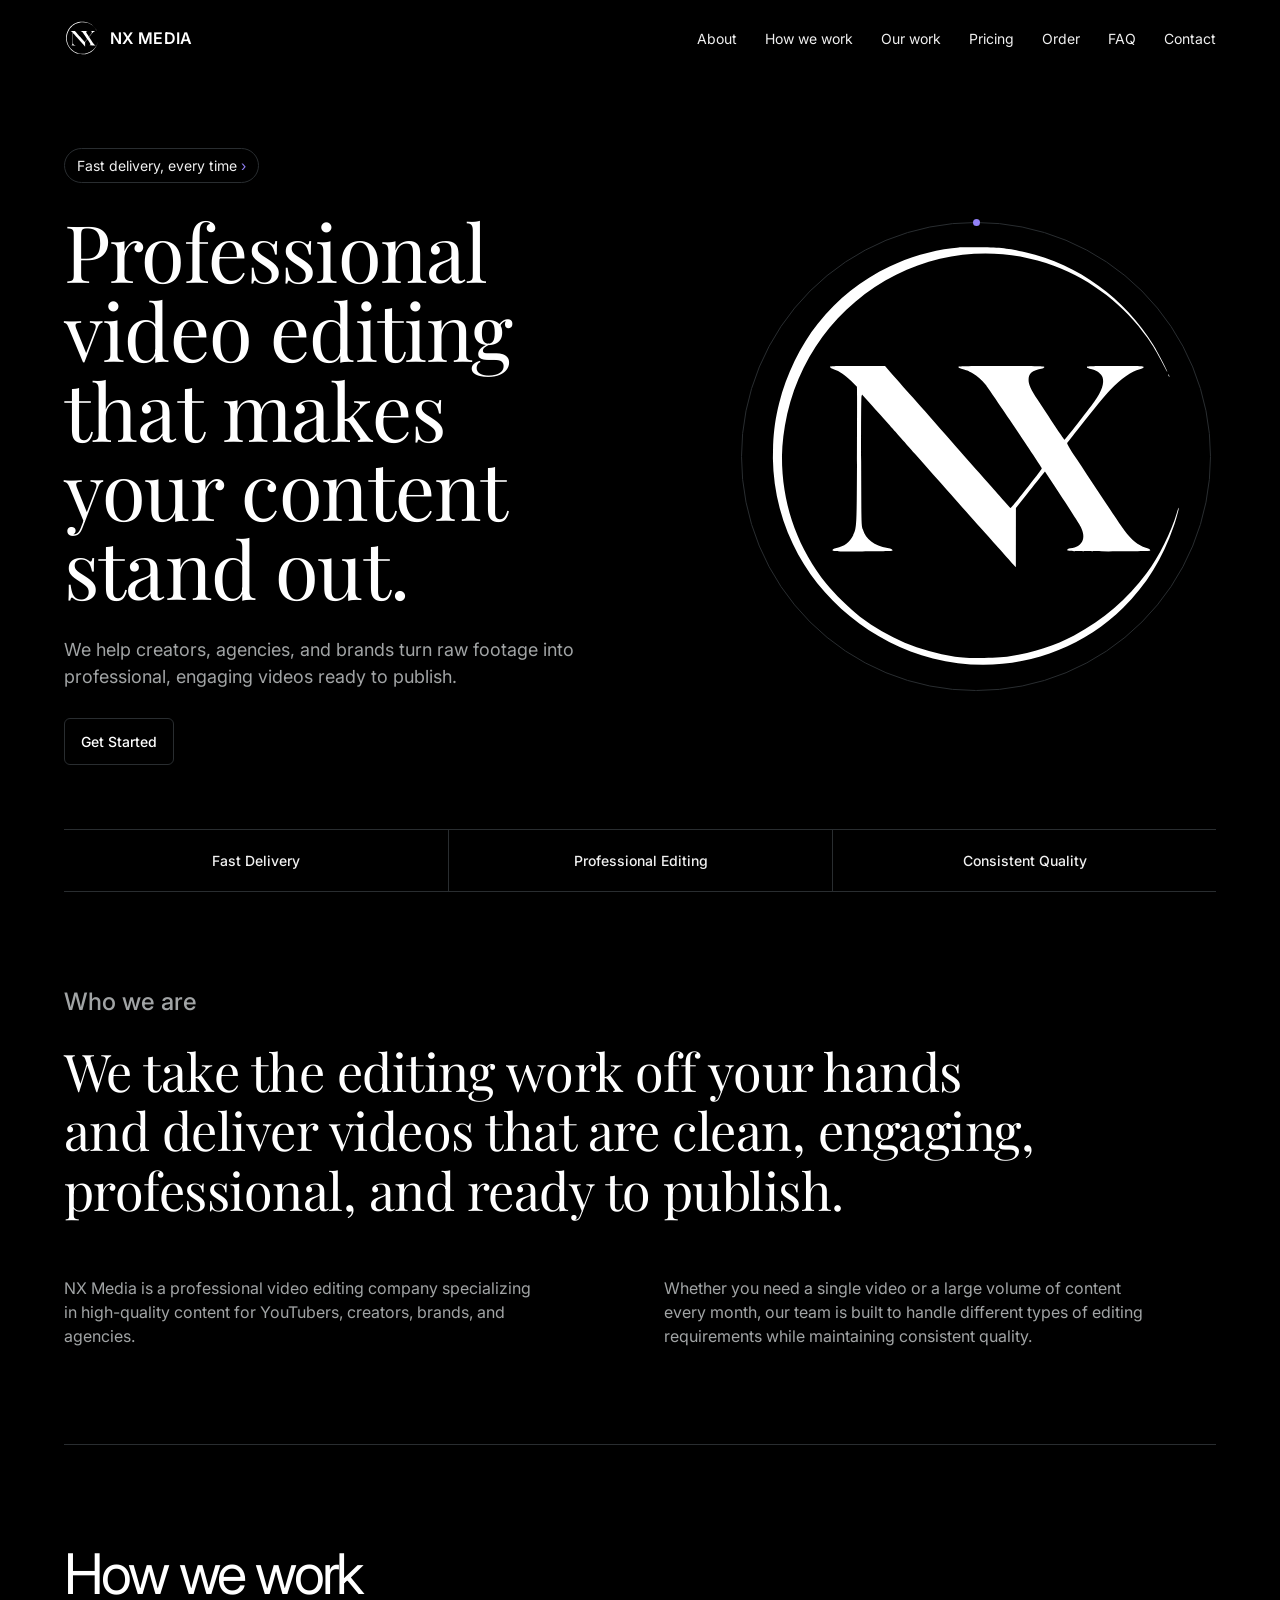
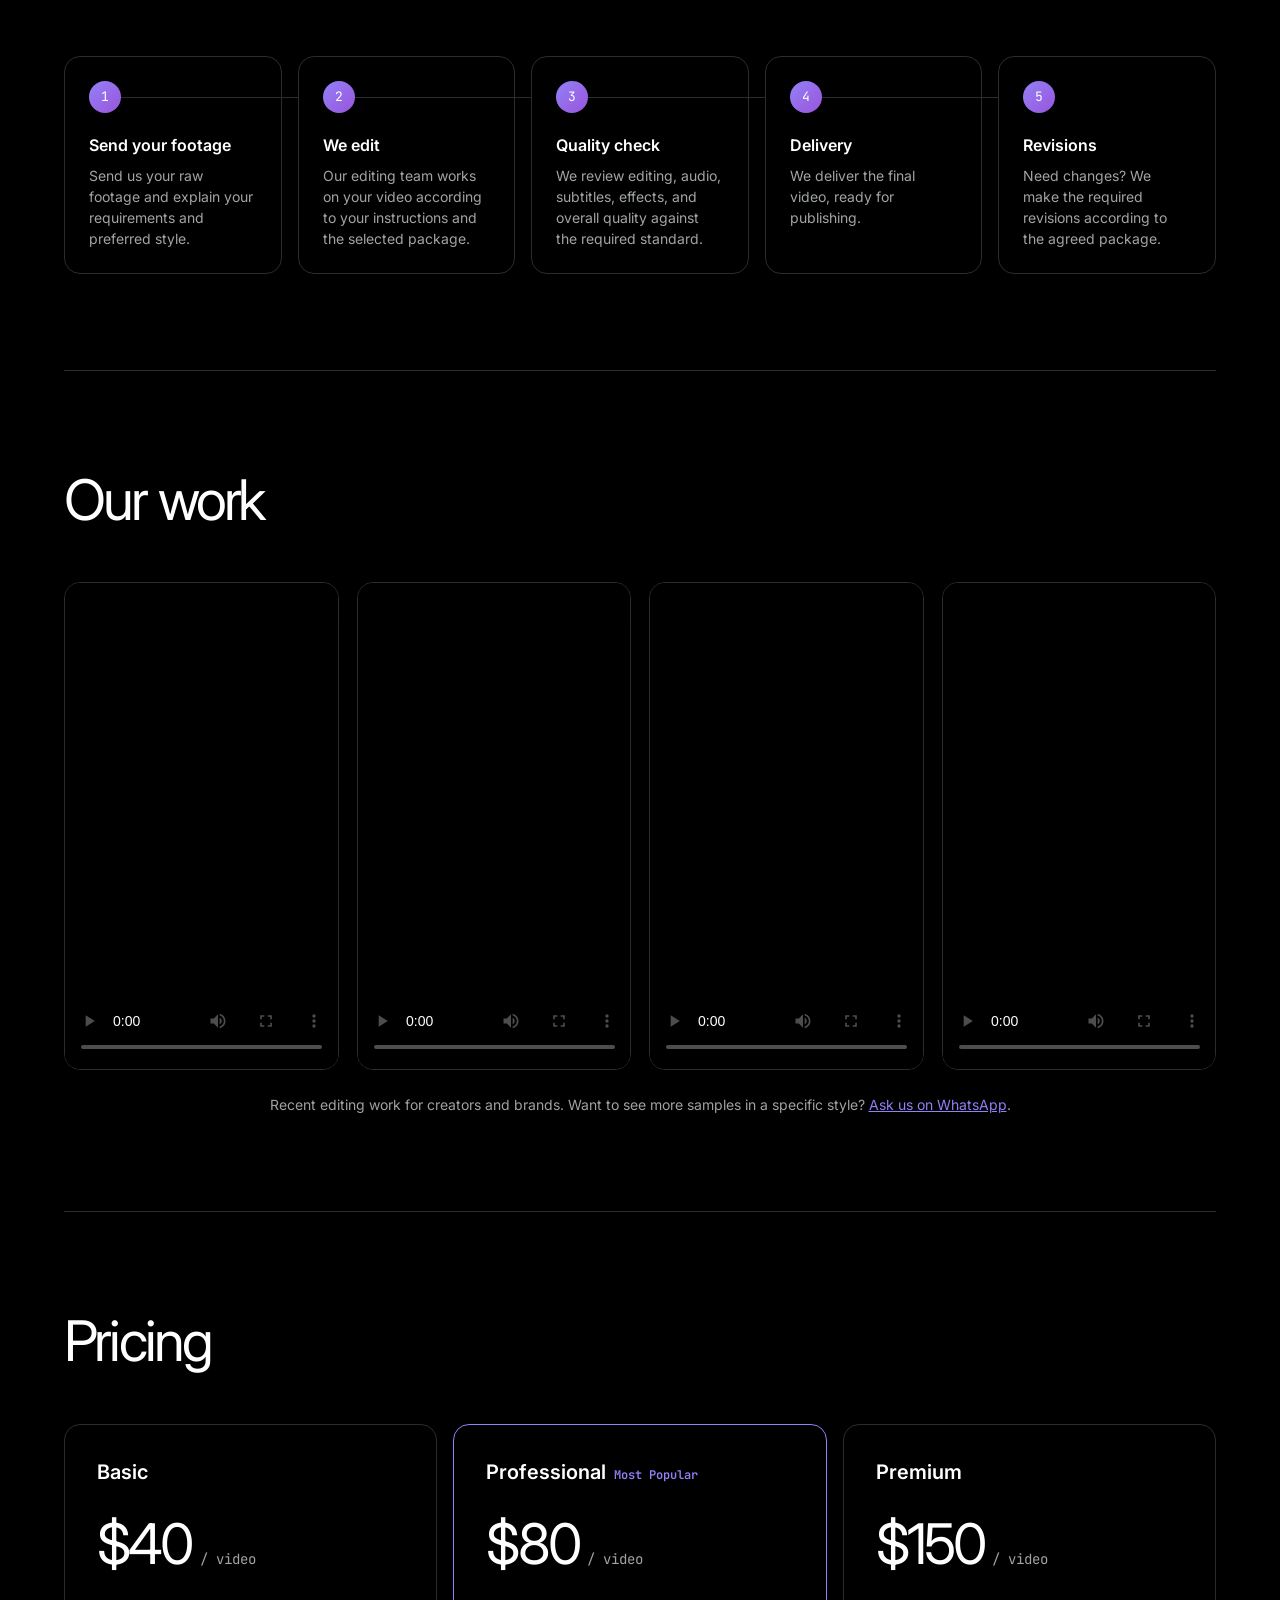
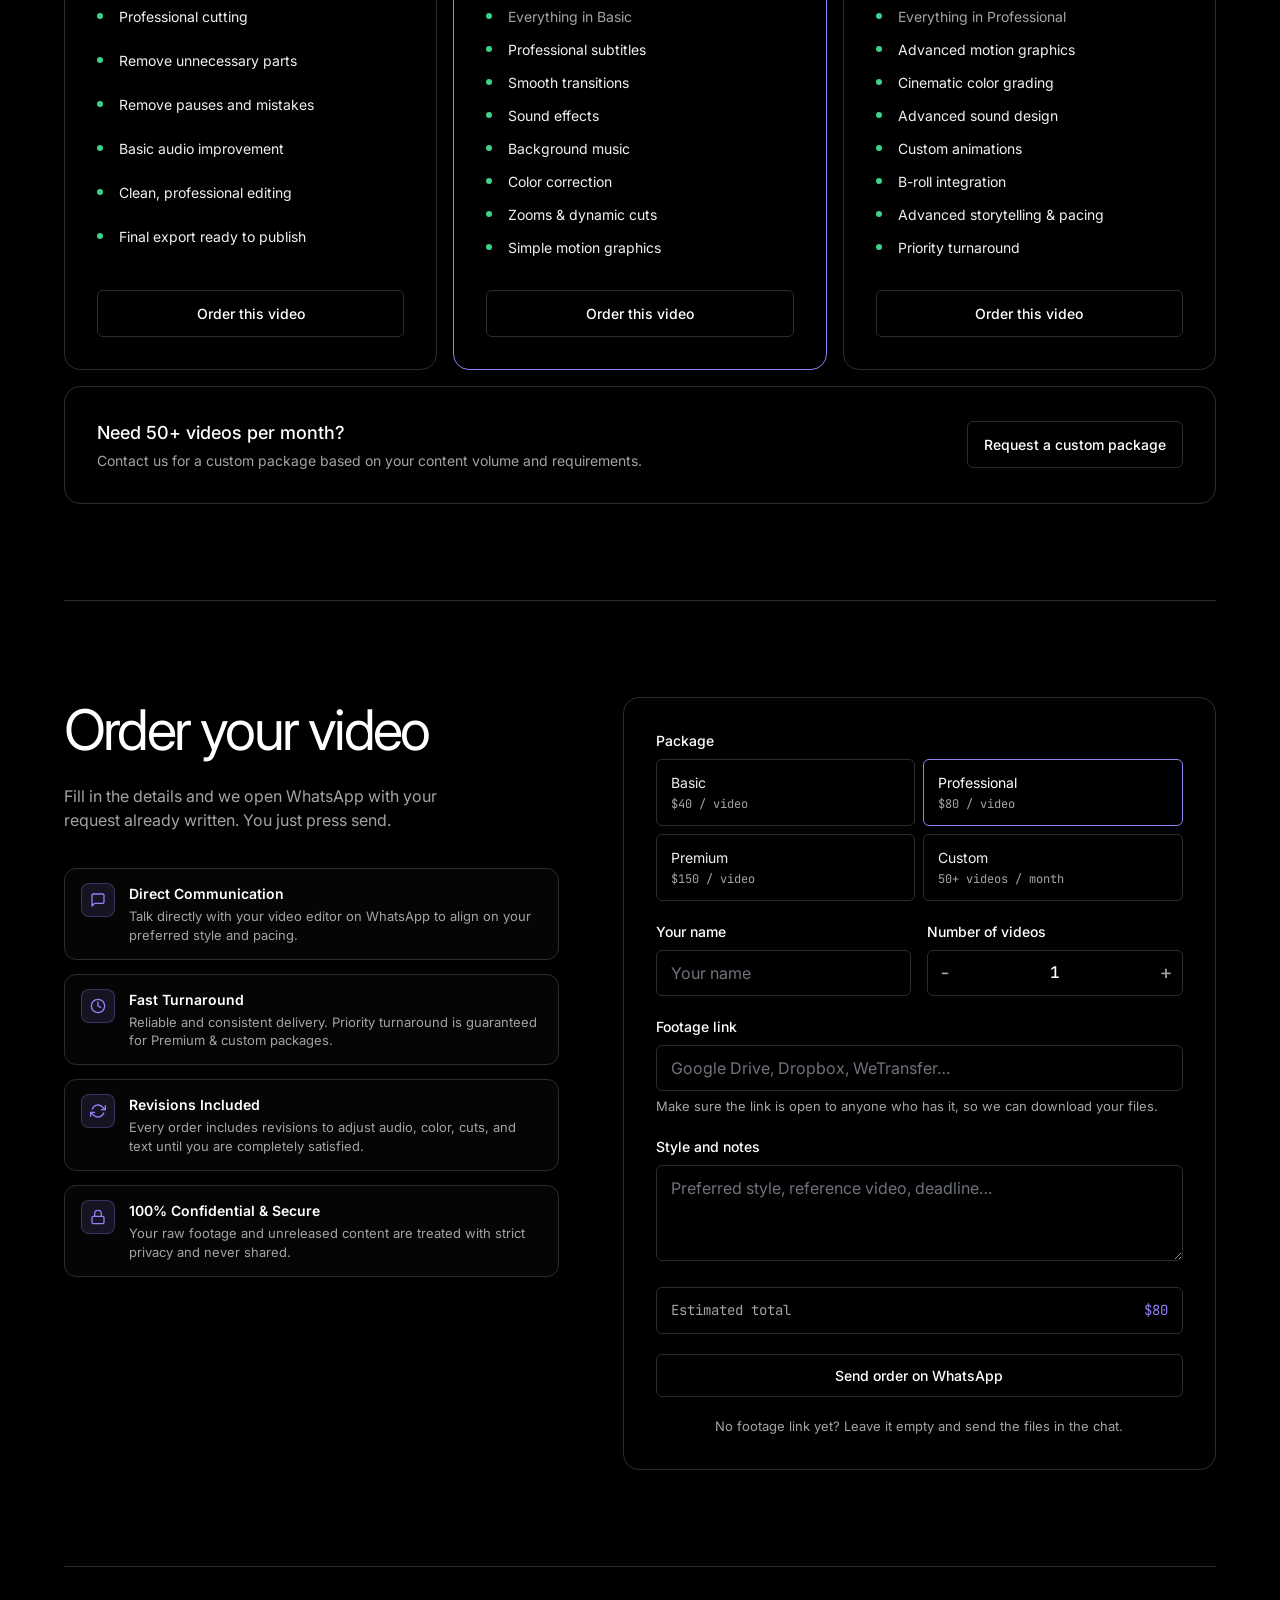
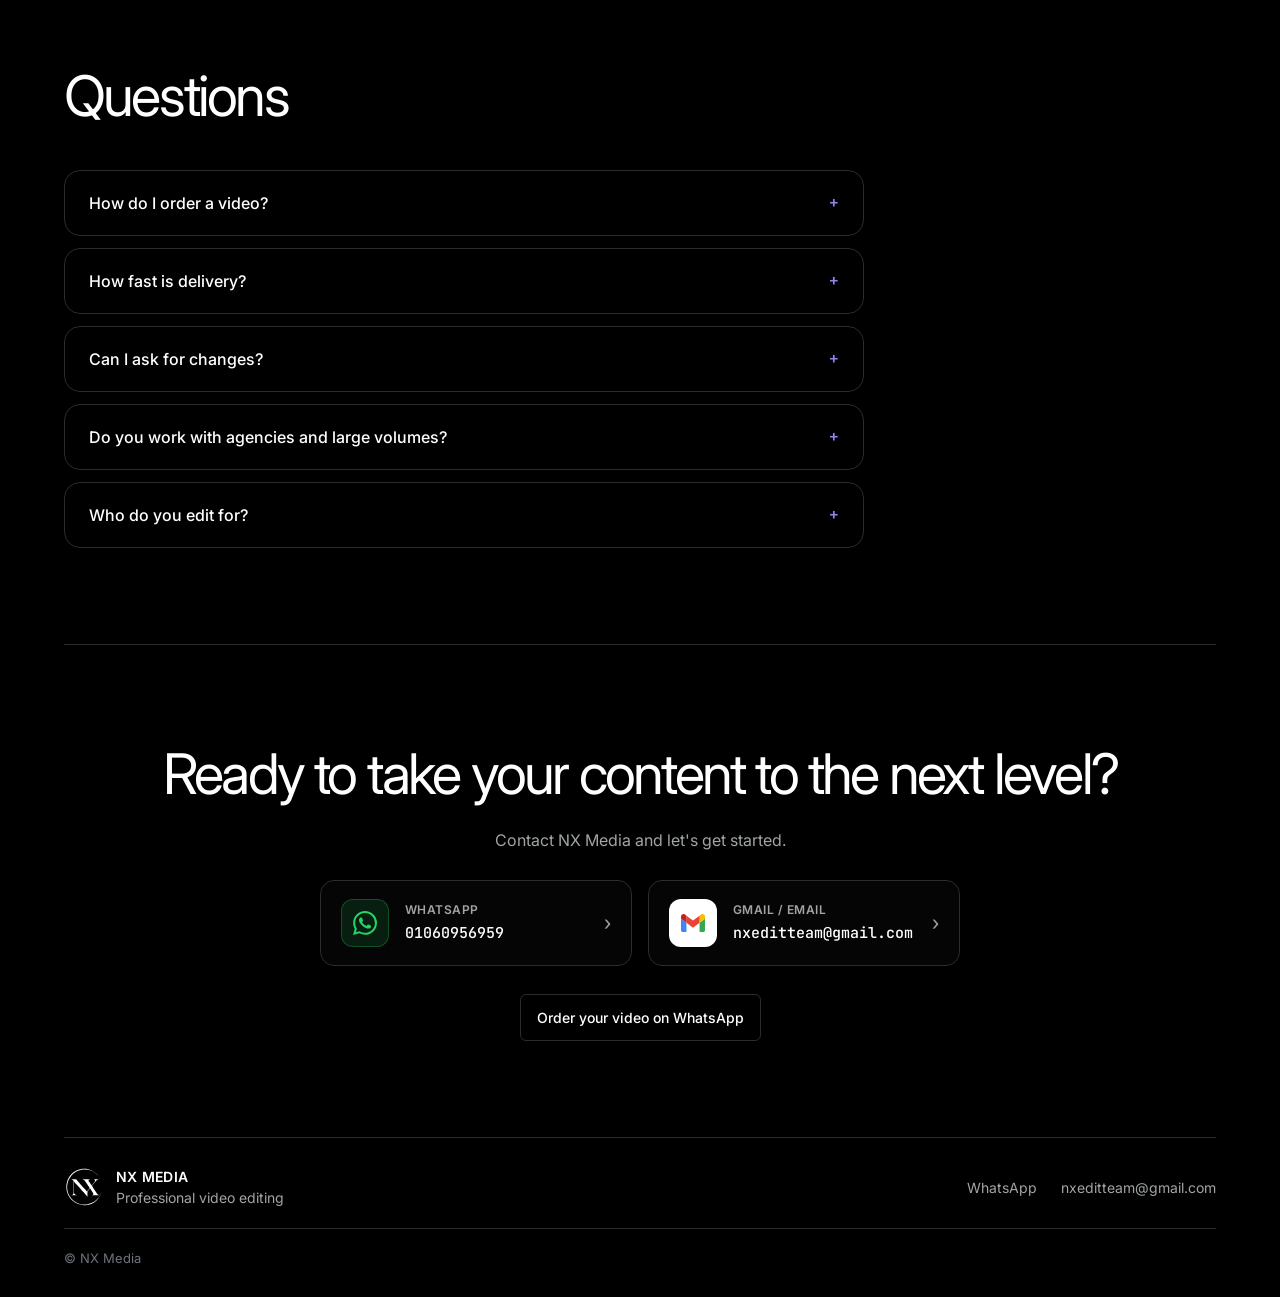
==== NX Media.html @ 07db419e "feat: embed 4 portfolio videos in Our Work section" ====
<!DOCTYPE html>
<html lang="en">
<head>
<meta charset="utf-8">
<meta name="viewport" content="width=device-width, initial-scale=1, viewport-fit=cover">
<title>NX Media — Professional Video Editing</title>
<link rel="preconnect" href="https://fonts.googleapis.com">
<link href="https://fonts.googleapis.com/css2?family=Inter:wght@400;500;600&family=Playfair+Display:wght@400&family=JetBrains+Mono:wght@400&display=swap" rel="stylesheet">
<style>
:root{
  --void:#000;--hair:#292d30;--white:#fff;--bone:#f0f0f0;--ash:#a1a4a5;--smoke:#abafb4;
  --violet:#9281f7;--glow:#baa7ff;--green:#3ad389;
  --grad:linear-gradient(to right bottom,#9281f7,#9a54dc);
  --inter:'Inter',ui-sans-serif,system-ui,-apple-system,"Segoe UI",Roboto,sans-serif;
  --serif:'Playfair Display','Domaine','GT Sectra',Georgia,serif;
  --mono:'JetBrains Mono','Commit Mono',ui-monospace,Menlo,Consolas,monospace;
  box-sizing:border-box;padding-top:env(safe-area-inset-top,0px);padding-bottom:env(safe-area-inset-bottom,0px);
}
html{scroll-padding-top:env(safe-area-inset-top,0px);scroll-behavior:smooth}
*,*::before,*::after{box-sizing:border-box}
body{margin:0;background:var(--void);color:var(--bone);font:400 16px/1.5 var(--inter);-webkit-font-smoothing:antialiased}
a{color:inherit;text-decoration:none}
.wrap{max-width:1200px;margin:0 auto;padding:0 24px}
section{padding:96px 0}
nav{display:flex;justify-content:space-between;align-items:center;padding:20px 0}
.logo{font-weight:600;letter-spacing:.02em;color:var(--white)}
nav .links{display:flex;gap:28px;font-size:14px}
nav .links a{color:var(--bone)}nav .links a:hover{color:var(--white)}
.btn{display:inline-block;border:1px solid var(--hair);border-radius:6px;padding:12px 16px;color:var(--white);font-size:14px;font-weight:500;background:transparent;transition:border-color .15s ease-out}
.btn:hover,.btn:focus-visible{border-color:var(--white);outline:none}
.pill{display:inline-block;border:1px solid var(--hair);border-radius:9999px;padding:6px 12px;font-size:14px;color:var(--bone)}
.pill b{font-weight:400;color:var(--violet)}
h1,h2{font-weight:400;margin:0;color:var(--white)}
h1{font-family:var(--serif);font-size:clamp(48px,9vw,96px);line-height:1;letter-spacing:-.01em}
h2{font-size:clamp(36px,6vw,56px);line-height:1.2;letter-spacing:-.05em}
.hero{padding:72px 0 96px;display:grid;grid-template-columns:1.3fr 1fr;gap:48px;align-items:center}
.hero p.lead{font-size:18px;color:var(--ash);max-width:520px;margin:28px 0}
.tags{font-family:var(--mono);font-size:13px;color:var(--violet);margin:0 0 32px}
.logo-stage{justify-self:center;width:100%;max-width:400px;perspective:1000px}
.logo-stage img{display:block;width:100%;height:auto;mix-blend-mode:lighten;opacity:0;animation:reveal 1.2s cubic-bezier(.2,.7,.2,1) .1s forwards,sway 9s ease-in-out 1.3s infinite alternate}
@keyframes reveal{from{opacity:0;transform:scale(.9) rotateY(-40deg)}to{opacity:1;transform:none}}
@keyframes sway{from{transform:rotateY(-14deg)}to{transform:rotateY(14deg)}}
.nav-logo{display:flex;align-items:center;gap:10px}
.nav-logo img{width:36px;height:36px}
.cols{display:grid;grid-template-columns:1fr 1.2fr;gap:64px}
.cols p{color:var(--ash);margin:0 0 16px;max-width:560px}
.cols h3{font-size:24px;font-weight:500;color:var(--white);margin:0 0 16px}
.steps{display:grid;grid-template-columns:repeat(5,1fr);gap:16px;margin-top:48px}
.card{border:1px solid var(--hair);border-radius:16px;padding:32px;background:#000}
.steps .card{padding:24px}
.steps .n{display:grid;place-items:center;width:32px;height:32px;border-radius:16px;background:var(--grad);color:#fff;font-family:var(--mono);font-size:13px;margin-bottom:20px}
.steps h4,.plan h3{margin:0 0 8px;font-size:16px;font-weight:600;color:var(--white)}
.steps p{margin:0;font-size:14px;color:var(--ash);line-height:1.5}
.plans{display:grid;grid-template-columns:repeat(3,1fr);gap:16px;margin-top:48px}
.plan{display:flex;flex-direction:column}
.plan.pop{border-color:var(--violet)}
.plan h3{font-size:20px}
.price{font-size:56px;letter-spacing:-.05em;color:var(--white);line-height:1.2;margin:16px 0 4px}
.price small{font-family:var(--mono);font-size:14px;letter-spacing:0;color:var(--ash)}
.badge{font-family:var(--mono);font-size:12px;color:var(--violet);margin-left:8px}
.plan ul{list-style:none;padding:0;margin:24px 0 32px;display:grid;gap:12px;font-size:14px;flex:1}
.plan li{color:var(--bone);padding-left:22px;position:relative}
.plan li::before{content:"";position:absolute;left:0;top:7px;width:6px;height:6px;border-radius:50%;background:var(--green)}
.plan li.base{color:var(--ash)}
.plan .btn{text-align:center}
.custom{margin-top:16px;display:flex;justify-content:space-between;gap:24px;align-items:center;flex-wrap:wrap}
.custom h3{margin:0 0 4px;font-size:18px;font-weight:500;color:var(--white)}
.custom p{margin:0;color:var(--ash);font-size:14px}
.contact-cards{display:grid;grid-template-columns:1fr 1fr;gap:16px;max-width:640px;margin:28px auto 0;text-align:left}
.contact-card{display:flex;align-items:center;gap:16px;padding:18px 20px;border:1px solid var(--hair);border-radius:14px;background:rgba(255,255,255,.02);transition:all .2s cubic-bezier(.16,1,.3,1);text-decoration:none}
.contact-card:hover{transform:translateY(-2px);background:rgba(255,255,255,.05)}
.contact-card.whatsapp:hover{border-color:rgba(37,211,102,.5);box-shadow:0 8px 24px -6px rgba(37,211,102,.25)}
.contact-card.email:hover{border-color:rgba(146,129,247,.55);box-shadow:0 8px 24px -6px rgba(146,129,247,.25)}
.c-icon{width:48px;height:48px;border-radius:12px;display:grid;place-items:center;flex-shrink:0;transition:transform .2s ease}
.contact-card:hover .c-icon{transform:scale(1.08)}
.wa-icon{background:rgba(37,211,102,.12);border:1px solid rgba(37,211,102,.28);color:#25d366}
.mail-icon{background:#fff;border:1px solid rgba(255,255,255,.22);color:#fff}
.c-info{display:flex;flex-direction:column;gap:3px;min-width:0;flex:1}
.c-label{font-size:12px;text-transform:uppercase;letter-spacing:.04em;color:var(--ash);font-weight:600}
.c-val{font-size:15px;color:var(--white);font-family:var(--mono);font-weight:500;overflow:hidden;text-overflow:ellipsis;white-space:nowrap}
.c-arrow{color:var(--ash);font-size:20px;line-height:1;transition:transform .2s ease,color .2s ease}
.contact-card:hover .c-arrow{color:var(--white);transform:translateX(3px)}
@media(max-width:620px){.contact-cards{grid-template-columns:1fr}}
.cta-sec{text-align:center}
.cta-sec p{color:var(--ash);margin:20px auto 0;max-width:480px}
footer{border-top:1px solid var(--hair);padding:28px 0;font-size:14px;color:var(--ash);display:flex;justify-content:space-between;flex-wrap:wrap;gap:12px}
@media(max-width:900px){.hero,.cols{grid-template-columns:1fr}.steps{grid-template-columns:1fr 1fr}.plans{grid-template-columns:1fr}.logo-stage{max-width:240px;order:-1}section{padding:64px 0}}
@media(max-width:520px){.steps{grid-template-columns:1fr}nav .links{display:none}}
@media(prefers-reduced-motion:reduce){.logo-stage img{animation:none;opacity:1}}

.logo-stage{position:relative;max-width:460px}
.ring{position:absolute;inset:-1%;border-radius:50%;border:1px solid var(--hair);animation:turn 16s linear infinite;pointer-events:none}
.ring::after{content:"";position:absolute;top:-4px;left:50%;width:7px;height:7px;margin-left:-3.5px;border-radius:50%;background:var(--violet)}
@keyframes turn{to{transform:rotate(360deg)}}
h1{max-width:11em;text-wrap:balance;font-size:clamp(36px,6.2vw,80px)}
.steps .card{position:relative}
.steps .n{position:relative;z-index:1}
.steps .card:not(:last-child)::after{content:"";position:absolute;left:56px;top:40px;width:calc(100% - 16px);height:1px;background:var(--hair)}
.js .plans.rv{opacity:0;transform:translateY(18px);transition:opacity .7s ease-out,transform .7s ease-out}
.js .plans.rv.in{opacity:1;transform:none}
.work{display:grid;grid-template-columns:repeat(4,1fr);gap:18px;margin-top:48px}
.work .frame{aspect-ratio:9/16;border:1px solid var(--hair);border-radius:16px;overflow:hidden;position:relative;background:#000;box-shadow:0 12px 32px -8px rgba(0,0,0,.6);transition:border-color .2s ease,transform .2s ease}
.work .frame:hover{border-color:rgba(255,255,255,.2);transform:translateY(-3px)}
.work video{position:absolute;inset:0;width:100%;height:100%;object-fit:cover;border:0;background:#000}
.work-note{color:var(--ash);margin:24px 0 0;font-size:14px;text-align:center}
.faq{margin-top:40px;display:grid;gap:12px;max-width:800px}
.faq details{border:1px solid var(--hair);border-radius:16px;padding:20px 24px}
.faq summary{cursor:pointer;font-weight:500;color:var(--white);list-style:none;display:flex;justify-content:space-between;gap:16px}
.faq summary::-webkit-details-marker{display:none}
.faq summary::after{content:"+";font-family:var(--mono);color:var(--violet)}
.faq details[open] summary::after{content:"–"}
.faq details p{margin:12px 0 0;color:var(--ash);font-size:15px}
.sticky{display:none}
@media(max-width:900px){.work{grid-template-columns:repeat(2,1fr)}.steps .card::after{display:none!important}
@media(max-width:520px){.work{grid-template-columns:1fr;max-width:320px;margin-left:auto;margin-right:auto}}
.sticky{display:block;position:fixed;left:0;right:0;bottom:0;z-index:20;padding:12px 16px calc(12px + env(safe-area-inset-bottom,0px));background:rgba(0,0,0,.95);backdrop-filter:blur(25px);border-top:1px solid var(--hair)}
.sticky a{display:block;text-align:center}body{padding-bottom:76px}}
@media(prefers-reduced-motion:reduce){.ring{animation:none}.js .plans.rv{opacity:1;transform:none;transition:none}}
@media(max-width:900px){nav{gap:16px}nav .links{gap:18px;overflow-x:auto;white-space:nowrap;min-width:0;scrollbar-width:none}nav .links::-webkit-scrollbar{display:none}h1,h2,.price{overflow-wrap:break-word}}

.order{display:grid;grid-template-columns:1fr 1.2fr;gap:64px;align-items:start}
.order .intro p{color:var(--ash);max-width:420px;margin:20px 0 0}
.order form{display:grid;gap:20px}
.f label.l,.f legend{display:block;font-size:14px;font-weight:500;color:var(--white);margin:0 0 8px;padding:0}
.f fieldset{border:0;margin:0;padding:0;min-width:0}
.f input[type=text],.f input[type=number],.f input[type=url],.f textarea{width:100%;background:#000;color:var(--white);border:1px solid var(--hair);border-radius:6px;padding:12px 14px;font:400 16px var(--inter);transition:border-color .15s ease-out}
.f textarea{min-height:96px;resize:vertical}
.f input:focus,.f textarea:focus{outline:none;border-color:var(--white)}
.f ::placeholder{color:#6e727a}
input[type=number]::-webkit-inner-spin-button,input[type=number]::-webkit-outer-spin-button{-webkit-appearance:none;margin:0}
input[type=number]{-moz-appearance:textfield;appearance:textfield}
.stepper{display:flex;align-items:stretch;border:1px solid var(--hair);border-radius:6px;background:#000;transition:border-color .15s ease-out;overflow:hidden;height:46px}
.stepper:focus-within{border-color:var(--white)}
.stepper.bad{border-color:#ff9592}
.stepper input[type=number]{border:0!important;border-radius:0!important;text-align:center;font-family:var(--mono);font-size:16px;font-weight:500;padding:0;background:transparent!important;color:var(--white);width:100%;height:100%}
.step-btn{background:transparent;border:0;color:var(--ash);width:44px;font-size:20px;font-family:var(--mono);cursor:pointer;display:grid;place-items:center;user-select:none;-webkit-user-select:none;transition:background .15s ease-out,color .15s ease-out;padding:0}
.step-btn:hover{background:rgba(255,255,255,.08);color:var(--white)}
.step-btn:active{background:rgba(255,255,255,.16);color:var(--white)}
.opts{display:grid;grid-template-columns:1fr 1fr;gap:8px}
.opts label{cursor:pointer;position:relative}
.opts input{position:absolute;opacity:0;pointer-events:none}
.opts span{display:block;border:1px solid var(--hair);border-radius:6px;padding:12px 14px;font-size:14px;color:var(--bone);transition:border-color .15s ease-out}
.opts span small{display:block;font-family:var(--mono);font-size:12px;color:var(--ash);margin-top:2px}
.opts input:checked+span{border-color:var(--violet);color:var(--white)}
.opts input:focus-visible+span{border-color:var(--white)}
.row2{display:grid;grid-template-columns:1fr 1fr;gap:16px}
.est{font-family:var(--mono);font-size:14px;color:var(--ash);border:1px solid var(--hair);border-radius:6px;padding:12px 14px;display:flex;justify-content:space-between;gap:12px;flex-wrap:wrap}
.est b{font-weight:400;color:var(--violet)}
.err{color:#ff9592;font-size:14px;margin:0;min-height:0}
button.btn{cursor:pointer;font-family:var(--inter);width:100%}
.hint{font-size:13px;color:var(--ash);margin:0;text-align:center}
.order-perks{margin-top:36px;display:grid;gap:14px}
.perk{display:flex;gap:14px;align-items:flex-start;padding:14px 16px;border:1px solid var(--hair);border-radius:12px;background:rgba(255,255,255,.02);transition:border-color .2s ease,background .2s ease}
.perk:hover{border-color:rgba(255,255,255,.18);background:rgba(255,255,255,.04)}
.perk-i{width:34px;height:34px;border-radius:8px;background:rgba(146,129,247,.12);border:1px solid rgba(146,129,247,.28);color:var(--violet);display:grid;place-items:center;font-size:15px;flex-shrink:0}
.perk h4{margin:0 0 3px;font-size:14px;font-weight:600;color:var(--white)}
.perk p{margin:0!important;font-size:13px!important;color:var(--ash)!important;line-height:1.45!important}
@media(max-width:900px){.order{grid-template-columns:1fr;gap:32px}.order-perks{margin-top:24px}}
@media(max-width:520px){.row2{grid-template-columns:1fr}}

html{scroll-padding-top:calc(env(safe-area-inset-top,0px) + 76px)}
*{-webkit-tap-highlight-color:transparent}
nav{position:sticky;top:env(safe-area-inset-top,0px);z-index:25;background:rgba(0,0,0,.88);backdrop-filter:blur(25px);-webkit-backdrop-filter:blur(25px)}
.menu{display:none;flex-direction:column;justify-content:center;align-items:center;gap:6px;width:44px;height:44px;border:1px solid var(--hair);border-radius:6px;background:transparent;cursor:pointer;padding:0}
.menu span{display:block;width:18px;height:1.5px;background:var(--white);transition:transform .2s ease-out}
.menu[aria-expanded=true] span:nth-child(1){transform:translateY(3.75px) rotate(45deg)}
.menu[aria-expanded=true] span:nth-child(2){transform:translateY(-3.75px) rotate(-45deg)}
.mpanel{position:absolute;top:calc(100% - 4px);left:0;right:0;display:grid;padding:8px;background:rgba(0,0,0,.97);border:1px solid var(--hair);border-radius:16px}
.mpanel[hidden]{display:none}
.mpanel a{padding:14px 16px;border-radius:6px;color:var(--bone);font-size:16px}
.mpanel a:active{background:rgba(255,255,255,.08);color:var(--white)}
@media(max-width:900px){nav .links{display:none}.menu{display:flex}}
.btn:active{transform:scale(.98);border-color:var(--white);background:rgba(255,255,255,.07)}
.opts label:active span{border-color:var(--white)}
.faq summary:active{opacity:.7}
nav .links a:active{color:var(--white)}
.hero{padding-bottom:64px}
.trust{display:grid;grid-template-columns:repeat(3,1fr);border-block:1px solid var(--hair)}
.trust span{padding:20px 12px;text-align:center;font-size:14px;font-weight:500;color:var(--bone)}
.trust span+span{border-left:1px solid var(--hair)}
@media(max-width:520px){.trust span{font-size:13px;padding:16px 8px}}
.about-h{font-size:24px;letter-spacing:0;font-weight:500;color:var(--ash)}
.statement{font-family:var(--serif);font-size:clamp(28px,4.6vw,52px);line-height:1.15;letter-spacing:-.01em;color:var(--white);max-width:22em;margin:24px 0 56px;text-wrap:balance;font-weight:400}
.about-cols{display:grid;grid-template-columns:1fr 1fr;gap:48px}
.about-cols p{margin:0;color:var(--ash);max-width:480px}
@media(max-width:900px){.about-cols{grid-template-columns:1fr;gap:20px}.statement{margin-bottom:32px}}
.ferr{color:#ff9592;font-size:13px;margin:6px 0 0}
.ferr:empty{display:none}
.help{font-size:13px;color:var(--ash);margin:6px 0 0}
.f input.bad,.f textarea.bad{border-color:#ff9592}
.ft{align-items:center}
.ft-brand{display:flex;align-items:center;gap:12px}
.ft-brand img{width:40px;height:40px}
.ft-brand b{display:block;color:var(--white);font-weight:600;letter-spacing:.02em}
.ft-brand span{font-size:14px;color:var(--ash)}
.ft-links{display:flex;gap:24px;flex-wrap:wrap}
.ft-links a{color:var(--ash)}.ft-links a:hover,.ft-links a:active{color:var(--white)}
.ft-copy{flex-basis:100%;font-size:13px;color:#6e727a;border-top:1px solid var(--hair);padding-top:20px;margin-top:8px}

nav .links a{position:relative;padding:6px 0;transition:color .15s ease-out}
nav .links a::after{content:"";position:absolute;left:0;right:0;bottom:0;height:1px;background:var(--white);transform:scaleX(0);transform-origin:left;transition:transform .25s ease-out}
nav .links a.active{color:var(--white)}
nav .links a.active::after{transform:scaleX(1)}
.mpanel a.active{color:var(--white);background:rgba(255,255,255,.07)}
@media(prefers-reduced-motion:reduce){nav .links a::after{transition:none}}

.status{margin:0;text-align:center;font-size:14px;color:var(--ash)}
.status:empty{display:none}
.status a{color:var(--white);text-decoration:underline;text-underline-offset:3px}
.btn:disabled{opacity:.6;cursor:default}
.sticky{transition:transform .25s ease-out}
.sticky.off{transform:translateY(110%);pointer-events:none}
@media(prefers-reduced-motion:reduce){.sticky{transition:none}}

@media(max-width:900px){
.sticky{left:auto;right:16px;bottom:calc(16px + env(safe-area-inset-bottom,0px));padding:0;background:none;border:0;backdrop-filter:none;-webkit-backdrop-filter:none;transition:transform .25s ease-out,opacity .25s ease-out}
.sticky a{display:inline-block;width:auto;background:#000;border-color:#6e727a;padding:12px 18px}
.sticky.off{opacity:0;transform:translateY(calc(100% + 80px))}
body{padding-bottom:72px}}
</style>
</head>
<body>
<div class="wrap">
<nav><a class="logo nav-logo" href="#top"><img src="assets/logo.svg" alt="NX Media" width="36" height="36">NX MEDIA</a><div class="links"><a href="#about">About</a><a href="#process">How we work</a><a href="#work">Our work</a><a href="#pricing">Pricing</a><a href="#order">Order</a><a href="#faq">FAQ</a><a href="#contact">Contact</a></div><button class="menu" id="mb" type="button" aria-label="Menu" aria-expanded="false" aria-controls="mp"><span></span><span></span></button><div class="mpanel" id="mp" hidden><a href="#about">About</a><a href="#process">How we work</a><a href="#work">Our work</a><a href="#pricing">Pricing</a><a href="#order">Order</a><a href="#faq">FAQ</a><a href="#contact">Contact</a></div></nav>

<header class="hero" id="top">
  <div>
    <span class="pill">Fast delivery, every time <b>›</b></span>
    <h1 style="margin-top:28px">Professional video editing that makes your content stand out.</h1>
    <p class="lead">We help creators, agencies, and brands turn raw footage into professional, engaging videos ready to publish.</p>
    <a class="btn" href="#order">Get Started</a>
  </div>
  <div class="logo-stage"><div class="ring"></div><img src="assets/logo.svg" alt="NX Media logo" width="520" height="520"></div>
</header>
<div class="trust"><span>Fast Delivery</span><span>Professional Editing</span><span>Consistent Quality</span></div>

<section id="about">
  <h2 class="about-h">Who we are</h2>
  <p class="statement">We take the editing work off your hands and deliver videos that are clean, engaging, professional, and ready to publish.</p>
  <div class="about-cols">
    <p>NX Media is a professional video editing company specializing in high-quality content for YouTubers, creators, brands, and agencies.</p>
    <p>Whether you need a single video or a large volume of content every month, our team is built to handle different types of editing requirements while maintaining consistent quality.</p>
  </div>
</section>

<section id="process" style="border-top:1px solid var(--hair)">
  <h2>How we work</h2>
  <div class="steps">
    <div class="card"><div class="n">1</div><h4>Send your footage</h4><p>Send us your raw footage and explain your requirements and preferred style.</p></div>
    <div class="card"><div class="n">2</div><h4>We edit</h4><p>Our editing team works on your video according to your instructions and the selected package.</p></div>
    <div class="card"><div class="n">3</div><h4>Quality check</h4><p>We review editing, audio, subtitles, effects, and overall quality against the required standard.</p></div>
    <div class="card"><div class="n">4</div><h4>Delivery</h4><p>We deliver the final video, ready for publishing.</p></div>
    <div class="card"><div class="n">5</div><h4>Revisions</h4><p>Need changes? We make the required revisions according to the agreed package.</p></div>
  </div>
</section>

<section id="work" style="border-top:1px solid var(--hair)">
  <h2>Our work</h2>
  <div class="work">
    <div class="frame">
      <video controls playsinline preload="metadata" poster="https://res.cloudinary.com/gymlba2m/video/upload/v1790857457/WhatsApp_Video_2026-10-01_at_1.38.45_PM.jpg">
        <source src="https://res.cloudinary.com/gymlba2m/video/upload/v1790857457/WhatsApp_Video_2026-10-01_at_1.38.45_PM.mp4" type="video/mp4">
      </video>
    </div>
    <div class="frame">
      <video controls playsinline preload="metadata" poster="https://res.cloudinary.com/gymlba2m/video/upload/v1790857449/WhatsApp_Video_2026-10-01_at_1.38.45_PM_2.jpg">
        <source src="https://res.cloudinary.com/gymlba2m/video/upload/v1790857449/WhatsApp_Video_2026-10-01_at_1.38.45_PM_2.mp4" type="video/mp4">
      </video>
    </div>
    <div class="frame">
      <video controls playsinline preload="metadata" poster="https://res.cloudinary.com/gymlba2m/video/upload/v1790857436/WhatsApp_Video_2026-10-01_at_1.38.45_PM_1.jpg">
        <source src="https://res.cloudinary.com/gymlba2m/video/upload/v1790857436/WhatsApp_Video_2026-10-01_at_1.38.45_PM_1.mp4" type="video/mp4">
      </video>
    </div>
    <div class="frame">
      <video controls playsinline preload="metadata" poster="https://res.cloudinary.com/gymlba2m/video/upload/v1790857425/WhatsApp_Video_2026-10-01_at_1.38.45_PM_3.jpg">
        <source src="https://res.cloudinary.com/gymlba2m/video/upload/v1790857425/WhatsApp_Video_2026-10-01_at_1.38.45_PM_3.mp4" type="video/mp4">
      </video>
    </div>
  </div>
  <p class="work-note">Recent editing work for creators and brands. Want to see more samples in a specific style? <a href="https://wa.me/201060956959?text=Hi%20NX%20Media%2C%20I%20would%20like%20to%20see%20more%20portfolio%20samples" target="_blank" rel="noopener" style="color:var(--violet);text-decoration:underline">Ask us on WhatsApp</a>.</p>
</section>

<section id="pricing" style="border-top:1px solid var(--hair)">
  <h2>Pricing</h2>
  <div class="plans rv">
    <div class="card plan">
      <h3>Basic</h3>
      <div class="price">$40<small> / video</small></div>
      <ul>
        <li>Professional cutting</li><li>Remove unnecessary parts</li><li>Remove pauses and mistakes</li>
        <li>Basic audio improvement</li><li>Clean, professional editing</li><li>Final export ready to publish</li>
      </ul>
      <a class="btn" href="#order" data-pkg="Basic">Order this video</a>
    </div>
    <div class="card plan pop">
      <h3>Professional<span class="badge">Most Popular</span></h3>
      <div class="price">$80<small> / video</small></div>
      <ul>
        <li class="base">Everything in Basic</li><li>Professional subtitles</li><li>Smooth transitions</li><li>Sound effects</li>
        <li>Background music</li><li>Color correction</li><li>Zooms &amp; dynamic cuts</li><li>Simple motion graphics</li>
      </ul>
      <a class="btn" href="#order" data-pkg="Professional">Order this video</a>
    </div>
    <div class="card plan">
      <h3>Premium</h3>
      <div class="price">$150<small> / video</small></div>
      <ul>
        <li class="base">Everything in Professional</li><li>Advanced motion graphics</li><li>Cinematic color grading</li><li>Advanced sound design</li>
        <li>Custom animations</li><li>B-roll integration</li><li>Advanced storytelling &amp; pacing</li><li>Priority turnaround</li>
      </ul>
      <a class="btn" href="#order" data-pkg="Premium">Order this video</a>
    </div>
  </div>
  <div class="card custom">
    <div><h3>Need 50+ videos per month?</h3><p>Contact us for a custom package based on your content volume and requirements.</p></div>
    <a class="btn" href="#order" data-pkg="Custom">Request a custom package</a>
  </div>
</section>

<section id="order" style="border-top:1px solid var(--hair)">
  <div class="order">
    <div class="intro">
      <h2>Order your video</h2>
      <p>Fill in the details and we open WhatsApp with your request already written. You just press send.</p>
      <div class="order-perks">
        <div class="perk">
          <div class="perk-i"><svg width="16" height="16" viewBox="0 0 24 24" fill="none" stroke="currentColor" stroke-width="2" stroke-linecap="round" stroke-linejoin="round"><path d="M21 15a2 2 0 0 1-2 2H7l-4 4V5a2 2 0 0 1 2-2h14a2 2 0 0 1 2 2z"/></svg></div>
          <div><h4>Direct Communication</h4><p>Talk directly with your video editor on WhatsApp to align on your preferred style and pacing.</p></div>
        </div>
        <div class="perk">
          <div class="perk-i"><svg width="16" height="16" viewBox="0 0 24 24" fill="none" stroke="currentColor" stroke-width="2" stroke-linecap="round" stroke-linejoin="round"><circle cx="12" cy="12" r="10"/><polyline points="12 6 12 12 16 14"/></svg></div>
          <div><h4>Fast Turnaround</h4><p>Reliable and consistent delivery. Priority turnaround is guaranteed for Premium & custom packages.</p></div>
        </div>
        <div class="perk">
          <div class="perk-i"><svg width="16" height="16" viewBox="0 0 24 24" fill="none" stroke="currentColor" stroke-width="2" stroke-linecap="round" stroke-linejoin="round"><polyline points="23 4 23 10 17 10"/><polyline points="1 20 1 14 7 14"/><path d="M3.51 9a9 9 0 0 1 14.85-3.36L23 10M1 14l4.64 4.36A9 9 0 0 0 20.49 15"/></svg></div>
          <div><h4>Revisions Included</h4><p>Every order includes revisions to adjust audio, color, cuts, and text until you are completely satisfied.</p></div>
        </div>
        <div class="perk">
          <div class="perk-i"><svg width="16" height="16" viewBox="0 0 24 24" fill="none" stroke="currentColor" stroke-width="2" stroke-linecap="round" stroke-linejoin="round"><rect x="3" y="11" width="18" height="11" rx="2" ry="2"/><path d="M7 11V7a5 5 0 0 1 10 0v4"/></svg></div>
          <div><h4>100% Confidential & Secure</h4><p>Your raw footage and unreleased content are treated with strict privacy and never shared.</p></div>
        </div>
      </div>
    </div>
    <div class="f card" role="group" aria-label="Order form">
      <form id="of" novalidate style="display:grid;gap:20px" onsubmit="return false">
        <fieldset><legend>Package</legend><div class="opts"><label><input type="radio" name="pkg" value="Basic"><span>Basic<small>$40 / video</small></span></label><label><input type="radio" name="pkg" value="Professional" checked><span>Professional<small>$80 / video</small></span></label><label><input type="radio" name="pkg" value="Premium"><span>Premium<small>$150 / video</small></span></label><label><input type="radio" name="pkg" value="Custom"><span>Custom<small>50+ videos / month</small></span></label></div></fieldset>
        <div class="row2">
          <div><label class="l" for="nm">Your name</label><input id="nm" type="text" autocomplete="name" placeholder="Your name" aria-describedby="e-nm"><p class="ferr" id="e-nm" role="alert"></p></div>
          <div>
            <label class="l" for="ct">Number of videos</label>
            <div class="stepper" id="st-ct">
              <button type="button" class="step-btn" id="ct-dec" aria-label="Decrease videos">−</button>
              <input id="ct" type="number" min="1" max="99" value="1" inputmode="numeric" aria-describedby="e-ct">
              <button type="button" class="step-btn" id="ct-inc" aria-label="Increase videos">+</button>
            </div>
            <p class="ferr" id="e-ct" role="alert"></p>
          </div>
        </div>
        <div><label class="l" for="fl">Footage link</label><input id="fl" type="url" placeholder="Google Drive, Dropbox, WeTransfer…" aria-describedby="h-fl e-fl"><p class="help" id="h-fl">Make sure the link is open to anyone who has it, so we can download your files.</p><p class="ferr" id="e-fl" role="alert"></p></div>
        <div><label class="l" for="nt">Style and notes</label><textarea id="nt" placeholder="Preferred style, reference video, deadline…"></textarea></div>
        <div class="est"><span>Estimated total</span><b id="tot">$80</b></div>
        <button class="btn" type="button" id="go">Send order on WhatsApp</button>
        <p class="status" id="st" role="status" aria-live="polite"></p>
        <p class="hint">No footage link yet? Leave it empty and send the files in the chat.</p>
      </form>
    </div>
  </div>
</section>

<section id="faq" style="border-top:1px solid var(--hair)">
  <h2>Questions</h2>
  <div class="faq"><details><summary>How do I order a video?</summary><p>Send us a message on WhatsApp with your raw footage, your requirements, and your preferred style. We confirm the package and get started.</p></details><details><summary>How fast is delivery?</summary><p>Fast delivery is a core promise. Premium includes priority turnaround, and we confirm timing for your video before we start.</p></details><details><summary>Can I ask for changes?</summary><p>Yes. We make the required revisions according to the agreed package.</p></details><details><summary>Do you work with agencies and large volumes?</summary><p>Yes. We handle a single video or a large volume every month. For 50+ videos per month, we build a custom package around your volume.</p></details><details><summary>Who do you edit for?</summary><p>YouTubers, creators, brands, and agencies.</p></details></div>
</section>

<section id="contact" class="cta-sec" style="border-top:1px solid var(--hair)">
  <h2>Ready to take your content to the next level?</h2>
  <p>Contact NX Media and let's get started.</p>
  <div class="contact-cards">
    <a class="contact-card whatsapp" href="https://wa.me/201060956959?text=Hi%20NX%20Media%2C%20I%20would%20like%20to%20order%20a%20video%20edit." target="_blank" rel="noopener" aria-label="Chat on WhatsApp">
      <div class="c-icon wa-icon">
        <svg width="24" height="24" viewBox="0 0 24 24" fill="currentColor">
          <path d="M17.472 14.382c-.297-.149-1.758-.867-2.03-.967-.273-.099-.471-.148-.67.15-.197.297-.767.966-.94 1.164-.173.199-.347.223-.644.075-.297-.15-1.255-.463-2.39-1.475-.883-.788-1.48-1.761-1.653-2.059-.173-.297-.018-.458.13-.606.134-.133.298-.347.446-.52.149-.174.198-.298.298-.497.099-.198.05-.371-.025-.52-.075-.149-.669-1.612-.916-2.207-.242-.579-.487-.5-.669-.51l-.57-.01c-.198 0-.52.074-.792.372s-1.04 1.016-1.04 2.479 1.065 2.876 1.213 3.074c.149.198 2.096 3.2 5.077 4.487.709.306 1.262.489 1.694.625.712.227 1.36.195 1.871.118.571-.085 1.758-.719 2.006-1.413.248-.694.248-1.289.173-1.413-.074-.124-.272-.198-.57-.347m-5.421 7.403h-.004a9.87 9.87 0 01-5.031-1.378l-.361-.214-3.741.982.998-3.648-.235-.374a9.86 9.86 0 01-1.51-5.26c.001-5.45 4.436-9.884 9.888-9.884 2.64 0 5.122 1.03 6.988 2.898a9.825 9.825 0 012.893 6.994c-.003 5.45-4.437 9.884-9.888 9.884m8.413-18.297A11.815 11.815 0 0012.05 0C5.495 0 .16 5.335.157 11.892c0 2.096.547 4.142 1.588 5.945L.057 24l6.305-1.654a11.882 11.882 0 005.683 1.448h.005c6.554 0 11.89-5.335 11.893-11.893a11.821 11.821 0 00-3.48-8.413Z"/>
        </svg>
      </div>
      <div class="c-info">
        <span class="c-label">WhatsApp</span>
        <b class="c-val">01060956959</b>
      </div>
      <div class="c-arrow">›</div>
    </a>

    <a class="contact-card email" href="https://mail.google.com/mail/?view=cm&fs=1&to=nxeditteam@gmail.com&su=Video%20Editing%20Request%20-%20NX%20Media&body=Hi%20NX%20Media%2C%0A%0AI%20would%20like%20to%20order%20a%20video%20edit.%0A%0AName%3A%20%0APackage%3A%20%0ADetails%3A%20" target="_blank" rel="noopener" aria-label="Send email via Gmail">
      <div class="c-icon mail-icon">
        <svg width="24" height="24" viewBox="52 42 88 66">
          <path fill="#4285f4" d="M58 108h14V74L52 59v43c0 3.32 2.69 6 6 6"/>
          <path fill="#34a853" d="M120 108h14c3.32 0 6-2.69 6-6V59l-20 15"/>
          <path fill="#fbbc04" d="M120 48v26l20-15v-8c0-7.42-8.47-11.65-14.4-7.2"/>
          <path fill="#ea4335" d="M72 74V48l24 18 24-18v26L96 92"/>
          <path fill="#c5221f" d="M52 51v8l20 15V48l-5.6-4.2c-5.94-4.45-14.4-.22-14.4 7.2"/>
        </svg>
      </div>
      <div class="c-info">
        <span class="c-label">Gmail / Email</span>
        <b class="c-val">nxeditteam@gmail.com</b>
      </div>
      <div class="c-arrow">›</div>
    </a>
  </div>
  <p style="margin-top:28px"><a class="btn" href="https://wa.me/201060956959?text=Hi%20NX%20Media%2C%20I%20need%20a%20video%20edited.%20Here%20are%20the%20details%3A" target="_blank" rel="noopener">Order your video on WhatsApp</a></p>
</section>

<footer class="ft"><div class="ft-brand"><img src="assets/logo.svg" alt="NX Media" width="40" height="40"><div><b>NX MEDIA</b><span>Professional video editing</span></div></div><div class="ft-links"><a href="https://wa.me/201060956959" target="_blank" rel="noopener">WhatsApp</a><a href="https://mail.google.com/mail/?view=cm&fs=1&to=nxeditteam@gmail.com" target="_blank" rel="noopener">nxeditteam@gmail.com</a></div><div class="ft-copy">© NX Media</div></footer>
</div>
<div class="sticky"><a class="btn" href="#order" data-x="1">Order your video</a></div>
<script>document.documentElement.classList.add("js");(function(){var e=document.querySelector(".rv");if(!e)return;if(!("IntersectionObserver" in window)){e.classList.add("in");return}var o=new IntersectionObserver(function(a){if(a[0].isIntersecting){e.classList.add("in");o.disconnect()}},{threshold:.15});o.observe(e)})()</script>
<script>(function(){var P={Basic:40,Professional:80,Premium:150},$=function(i){return document.getElementById(i)};
function pkg(){return document.querySelector('input[name=pkg]:checked').value}
function n(){return Math.max(1,parseInt($('ct').value,10)||1)}
function upd(){var k=pkg(),c=n();$('tot').textContent=k==='Custom'?'Custom quote':'$'+(P[k]*c)}
function err(id,msg){var e=$('e-'+id),i=$(id);e.textContent=msg||'';var box=(id==='ct'&&$('st-ct'))?$('st-ct'):i;if(msg){box.classList.add('bad');i.setAttribute('aria-invalid','true')}else{box.classList.remove('bad');i.removeAttribute('aria-invalid')}}
document.querySelectorAll('input[name=pkg]').forEach(function(r){r.addEventListener('change',upd)});
$('ct').addEventListener('input',upd);
if($('ct-inc')){$('ct-inc').addEventListener('click',function(){var v=n();$('ct').value=v+1;err('ct','');upd()})};
if($('ct-dec')){$('ct-dec').addEventListener('click',function(){var v=n();if(v>1){$('ct').value=v-1;err('ct','');upd()}})};
['nm','ct','fl'].forEach(function(id){$(id).addEventListener('input',function(){err(id,'')})});
document.querySelectorAll('[data-pkg]').forEach(function(a){a.addEventListener('click',function(){var r=document.querySelector('input[name=pkg][value='+a.dataset.pkg+']');if(r){r.checked=true;upd()}})});
$('go').addEventListener('click',function(){var nm=$('nm').value.trim(),k=pkg(),fl=$('fl').value.trim(),nt=$('nt').value.trim(),first=null;
if(!nm){err('nm','Please enter your name.');first=first||'nm'}
if(!(parseInt($('ct').value,10)>=1)){err('ct','Enter at least 1 video.');first=first||'ct'}
if(fl&&!/^https?:\/\/\S+$/i.test(fl)){err('fl','The link should start with https://');first=first||'fl'}
if(first){$(first).focus();return}
var c=n(),pr=k==='Custom'?'Custom (50+ videos per month)':k+' ($'+P[k]+'/video)';
var m='Hi NX Media, I would like to order a video edit.\n\nName: '+nm+'\nPackage: '+pr+'\nNumber of videos: '+c+'\nEstimated total: '+$('tot').textContent+'\nFootage link: '+(fl||'I will send it in the chat')+(nt?'\nNotes: '+nt:'');
var u='https://wa.me/201060956959?text='+encodeURIComponent(m),b=$('go'),s=$('st');
s.textContent='Opening WhatsApp… ';var a=document.createElement('a');a.href=u;a.target='_blank';a.rel='noopener';a.textContent='Didn’t open? Tap here';s.appendChild(a);
b.disabled=true;b.textContent='Opening WhatsApp…';
setTimeout(function(){b.disabled=false;b.textContent='Send order on WhatsApp'},4000);
if(/Android|iPhone|iPad|iPod/i.test(navigator.userAgent)){window.location.href=u}else{window.open(u,'_blank','noopener')}});
upd()})();
(function(){var b=document.getElementById('mb'),p=document.getElementById('mp');
function c(){p.hidden=true;b.setAttribute('aria-expanded','false')}
b.addEventListener('click',function(e){e.stopPropagation();var o=p.hidden;p.hidden=!o;b.setAttribute('aria-expanded',o?'true':'false')});
document.addEventListener('click',function(e){if(!p.contains(e.target)&&e.target!==b)c()});
document.addEventListener('keydown',function(e){if(e.key==='Escape')c()});
window.addEventListener('resize',function(){if(window.innerWidth>900)c()})})();
document.querySelectorAll('.work video').forEach(function(v){v.addEventListener('play',function(){document.querySelectorAll('.work video').forEach(function(o){if(o!==v&&!o.paused)o.pause()})})});</script>
<script>(function(){var ids=['about','process','work','pricing','order','faq','contact'],links=document.querySelectorAll('nav .links a,#mp a'),vis={},lock=0,tk=0;
function set(id){links.forEach(function(a){var on=a.getAttribute('href')==='#'+id;a.classList.toggle('active',on);if(on)a.setAttribute('aria-current','true');else a.removeAttribute('aria-current')})}
function calc(){if(Date.now()<lock)return;var cur='';ids.forEach(function(i){if(vis[i])cur=i});
if(window.innerHeight+window.scrollY>=document.documentElement.scrollHeight-6)cur='contact';set(cur)}
if('IntersectionObserver' in window){var io=new IntersectionObserver(function(es){es.forEach(function(e){vis[e.target.id]=e.isIntersecting});calc()},{rootMargin:'-35% 0px -60% 0px'});
ids.forEach(function(i){var el=document.getElementById(i);if(el)io.observe(el)})}
window.addEventListener('scroll',function(){if(tk)return;tk=requestAnimationFrame(function(){tk=0;calc()})},{passive:true});
links.forEach(function(a){a.addEventListener('click',function(){lock=Date.now()+900;set(a.getAttribute('href').slice(1));setTimeout(calc,950)})});
calc()})();</script>
<script>(function(){var s=document.querySelector('.sticky'),ids=['order','contact'],v={};if(!s||!('IntersectionObserver' in window))return;
var io=new IntersectionObserver(function(es){es.forEach(function(e){v[e.target.id]=e.isIntersecting});s.classList.toggle('off',!!(v.order||v.contact))},{rootMargin:'0px 0px -25% 0px'});
ids.forEach(function(i){var el=document.getElementById(i);if(el)io.observe(el)})})();</script>
</body>
</html>
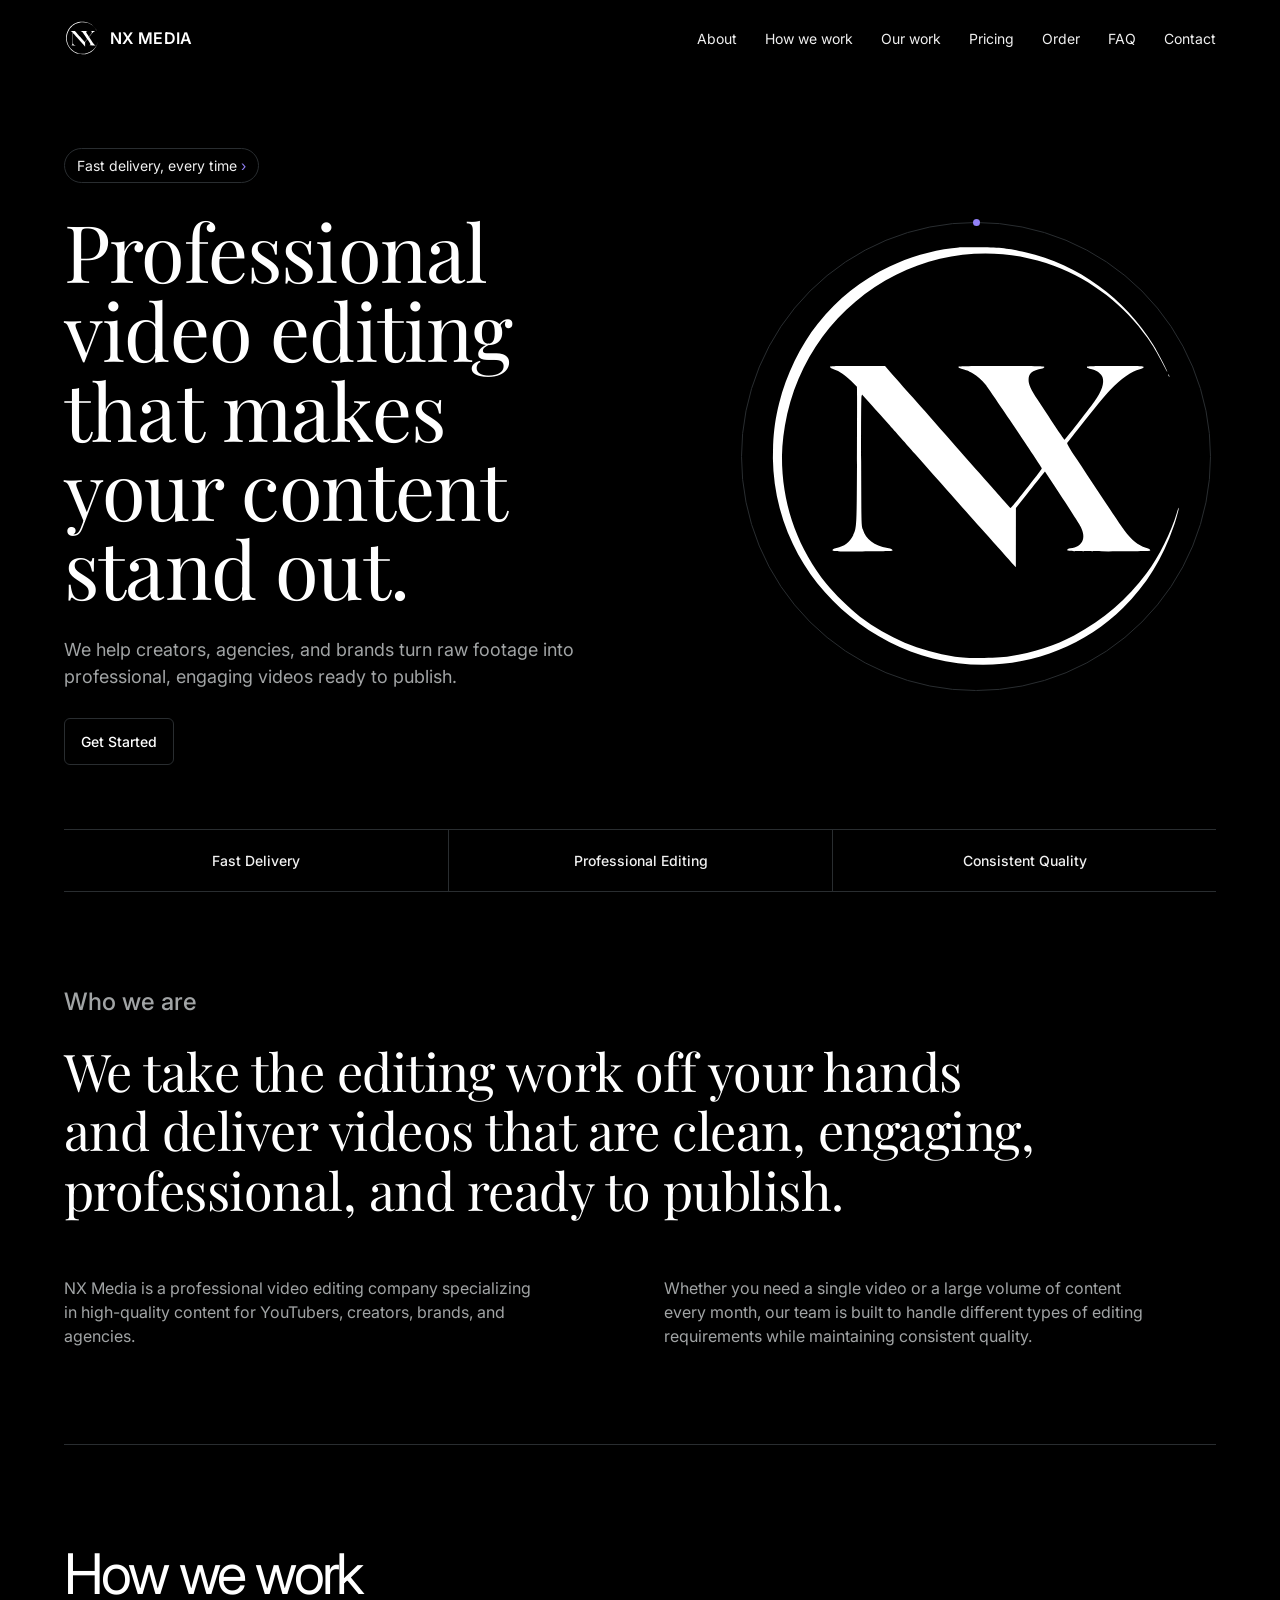
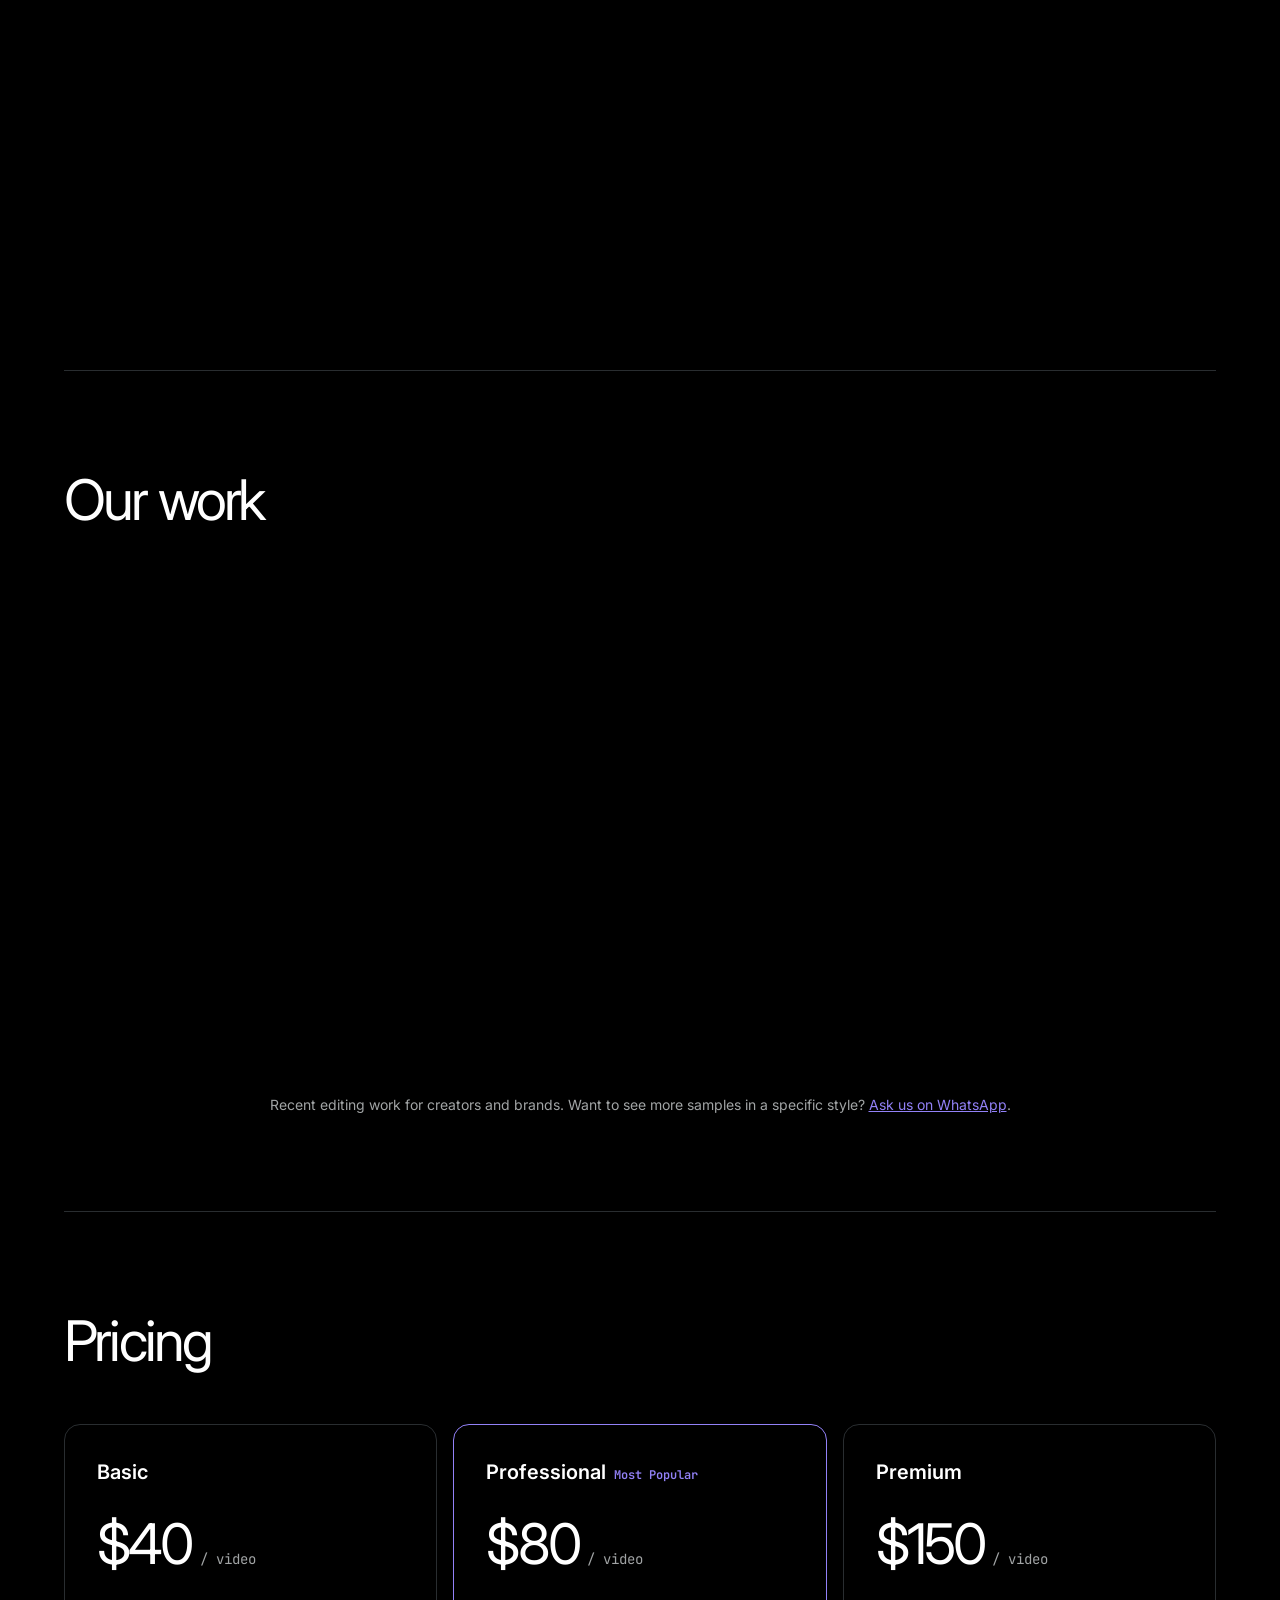
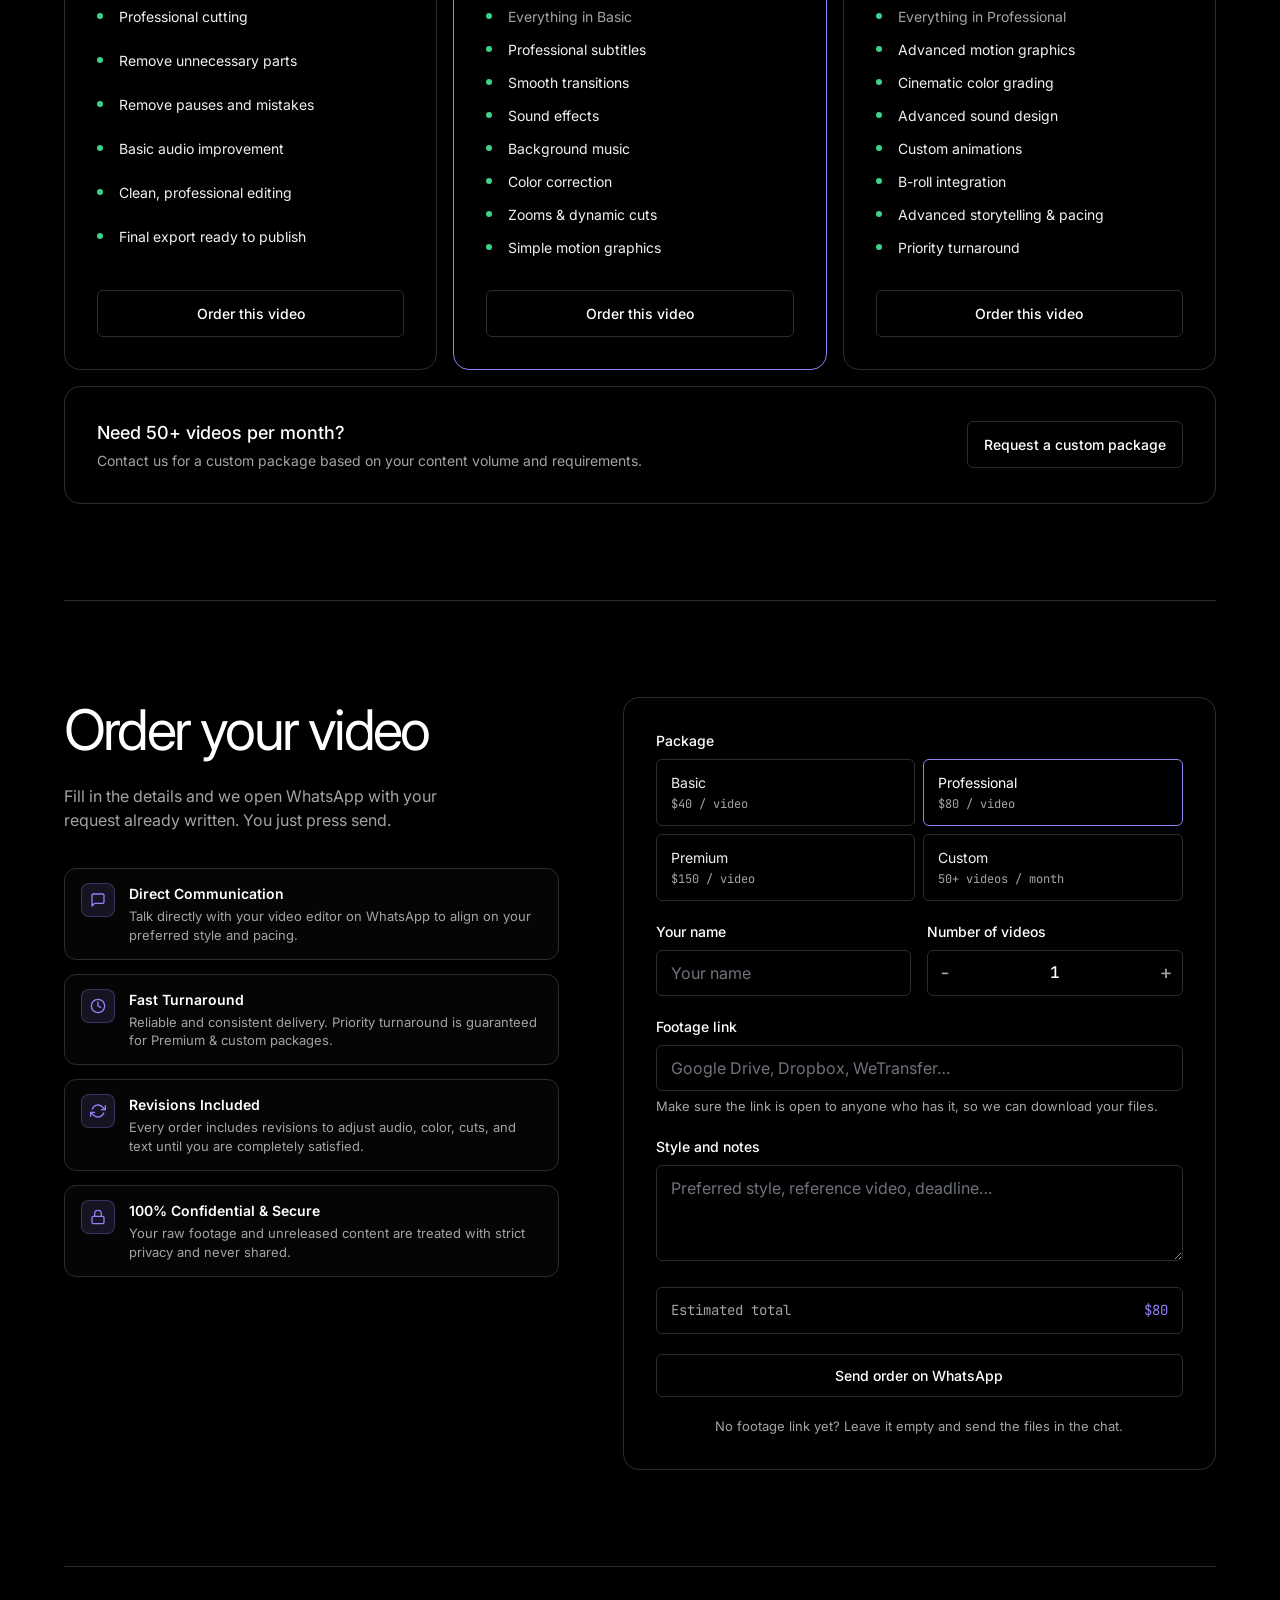
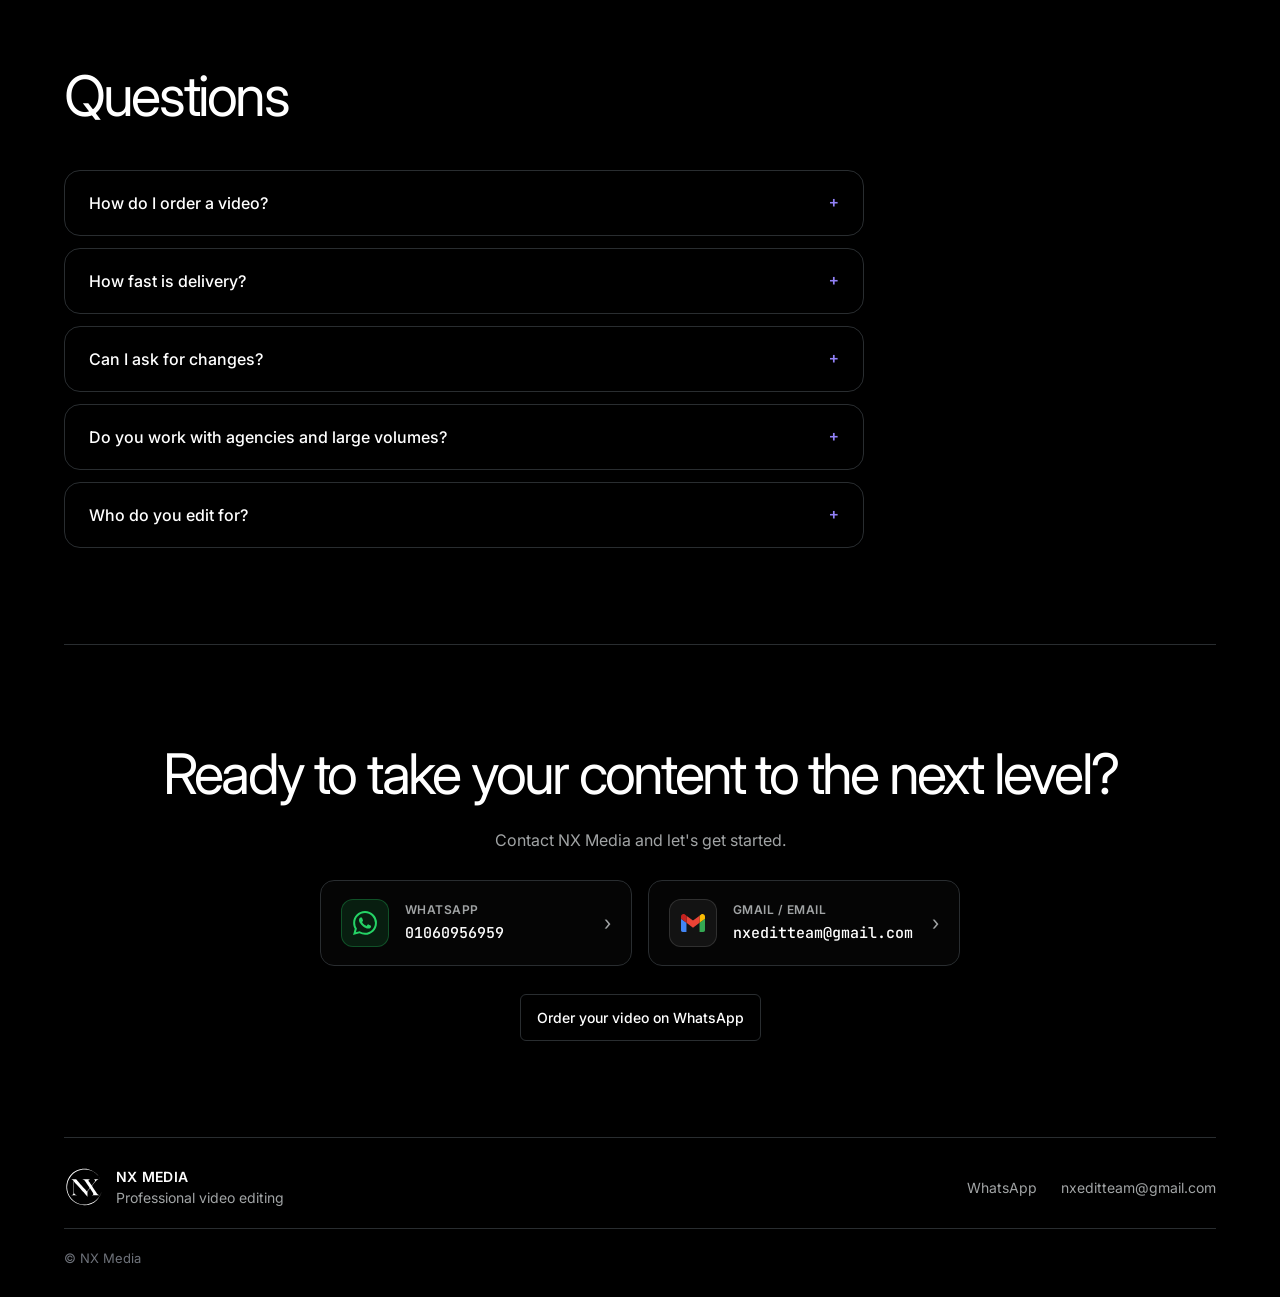
==== commit 8a7fc6f3: "style: update mail icon background and border opacity" ====
--- a/NX Media.html
+++ b/NX Media.html
@@ -74,7 +74,7 @@
 .c-icon{width:48px;height:48px;border-radius:12px;display:grid;place-items:center;flex-shrink:0;transition:transform .2s ease}
 .contact-card:hover .c-icon{transform:scale(1.08)}
 .wa-icon{background:rgba(37,211,102,.12);border:1px solid rgba(37,211,102,.28);color:#25d366}
-.mail-icon{background:#fff;border:1px solid rgba(255,255,255,.22);color:#fff}
+.mail-icon{background:rgba(255,255,255,.06);border:1px solid rgba(255,255,255,.12);color:#fff}
 .c-info{display:flex;flex-direction:column;gap:3px;min-width:0;flex:1}
 .c-label{font-size:12px;text-transform:uppercase;letter-spacing:.04em;color:var(--ash);font-weight:600}
 .c-val{font-size:15px;color:var(--white);font-family:var(--mono);font-weight:500;overflow:hidden;text-overflow:ellipsis;white-space:nowrap}
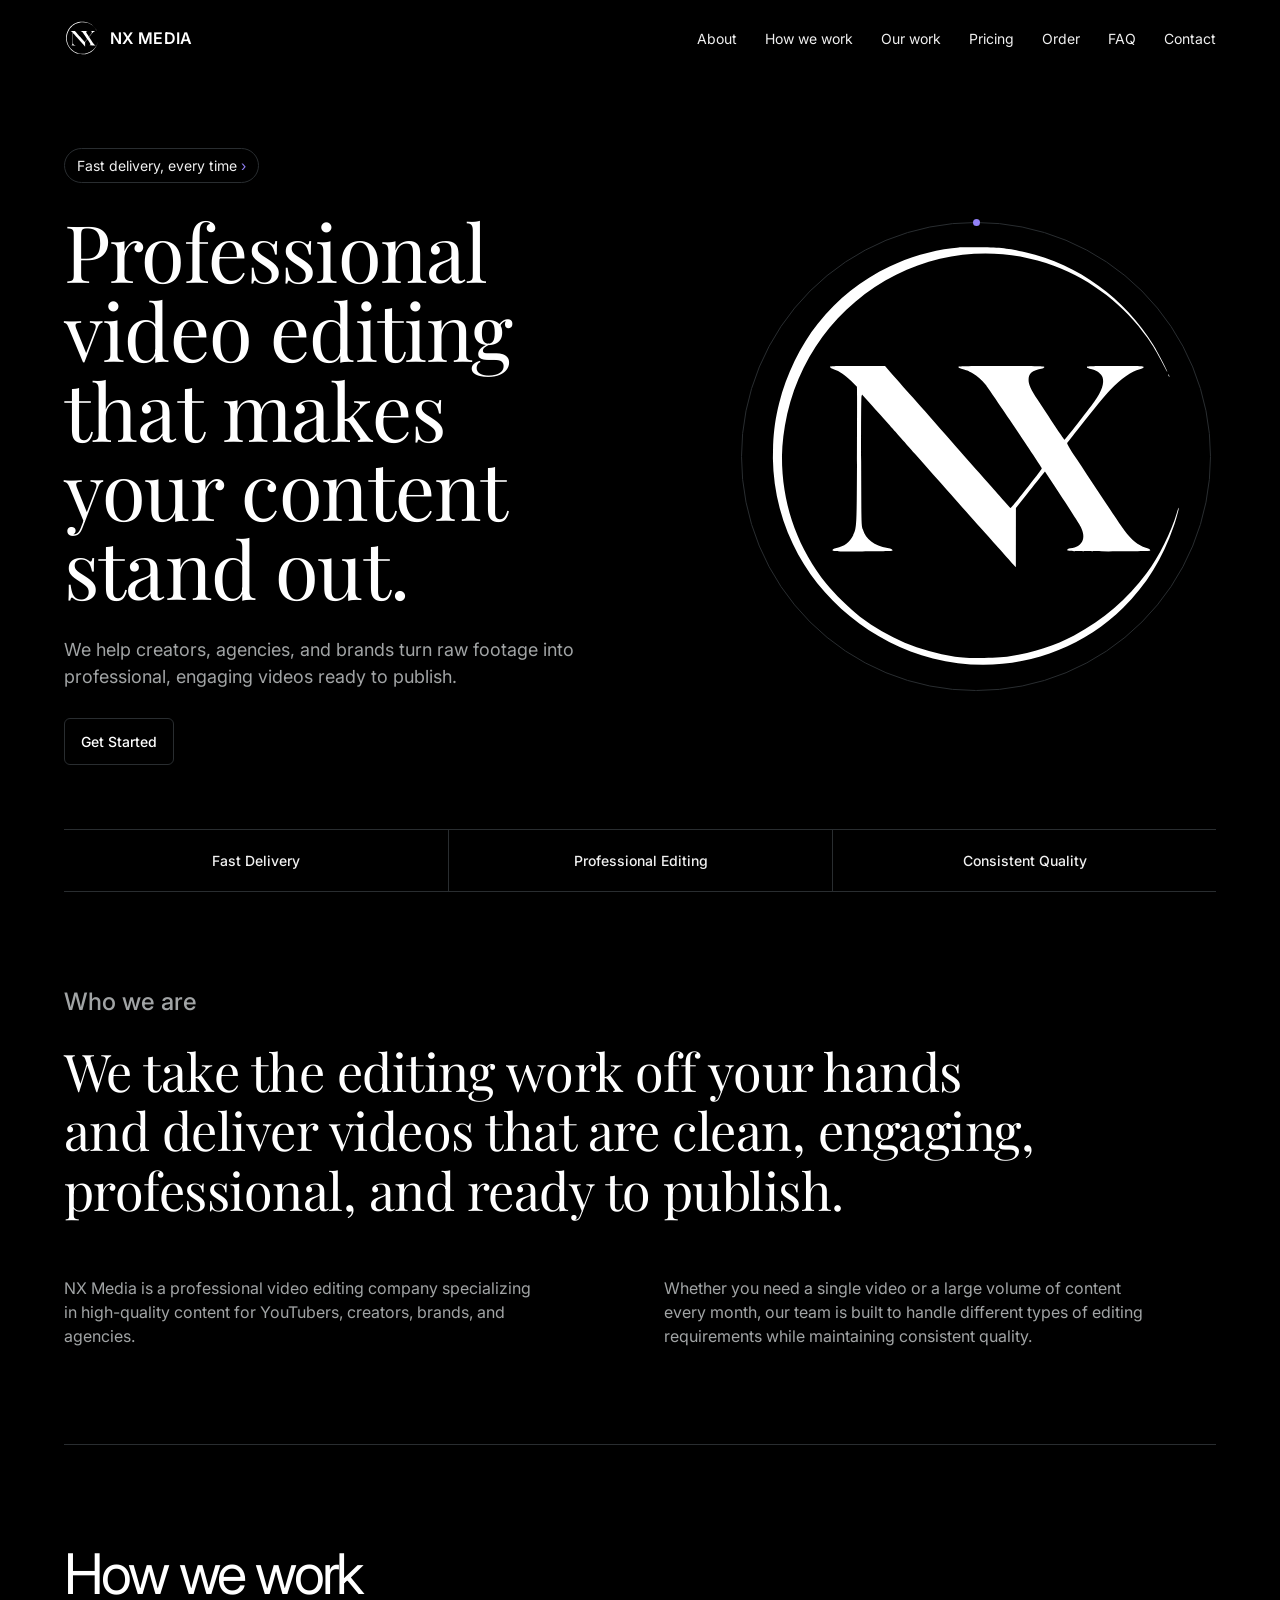
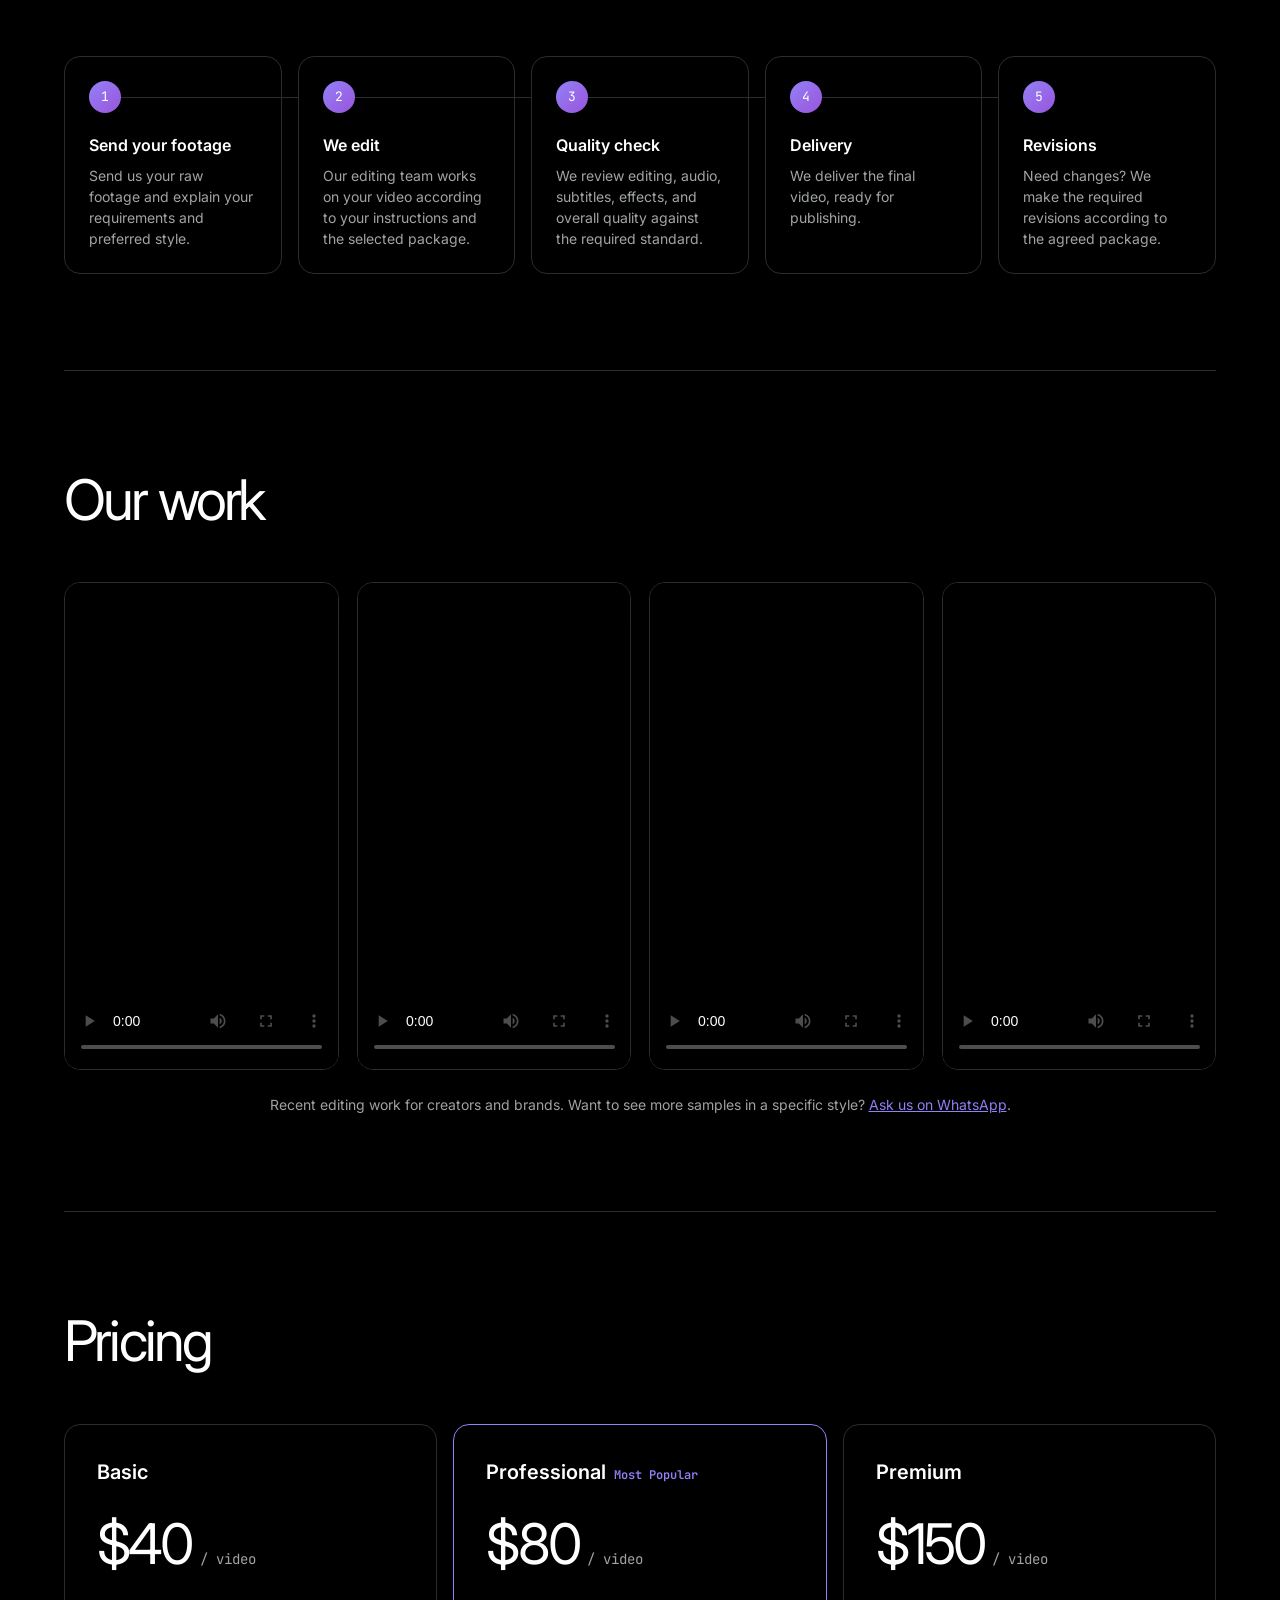
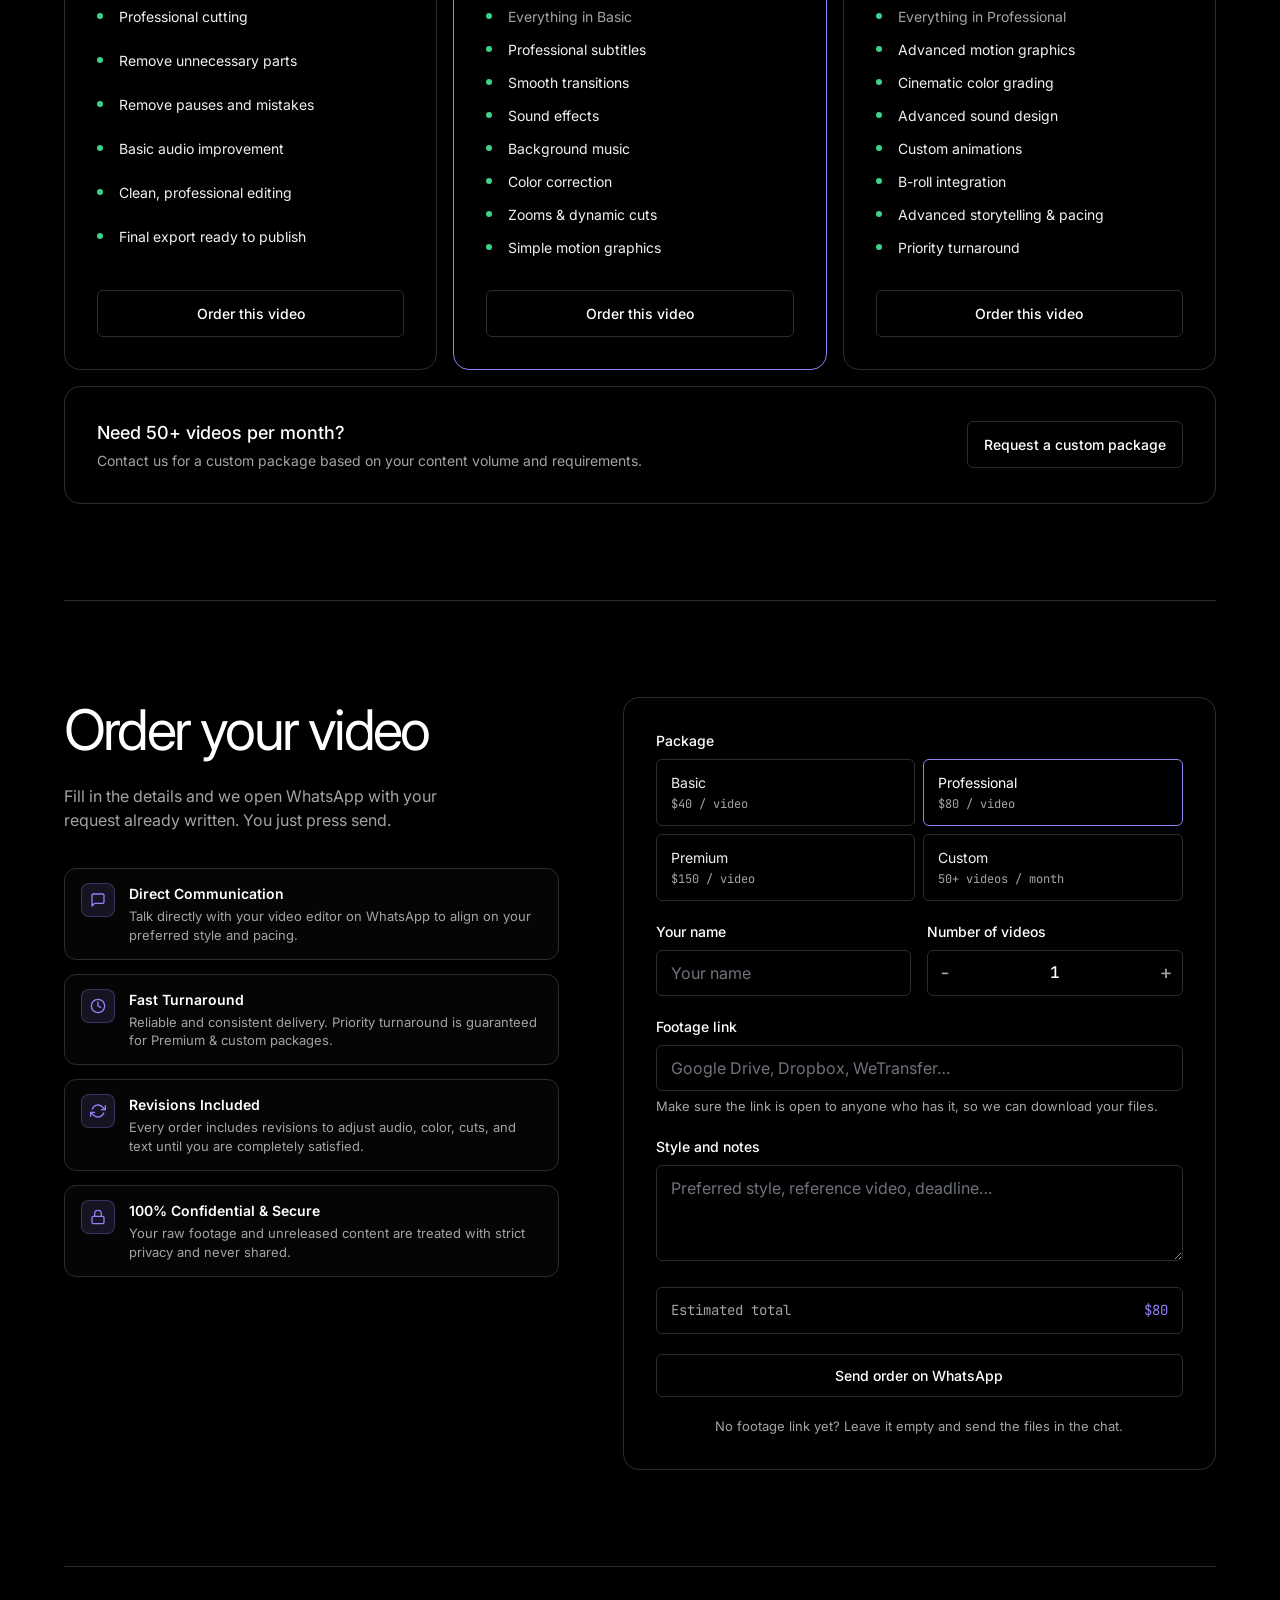
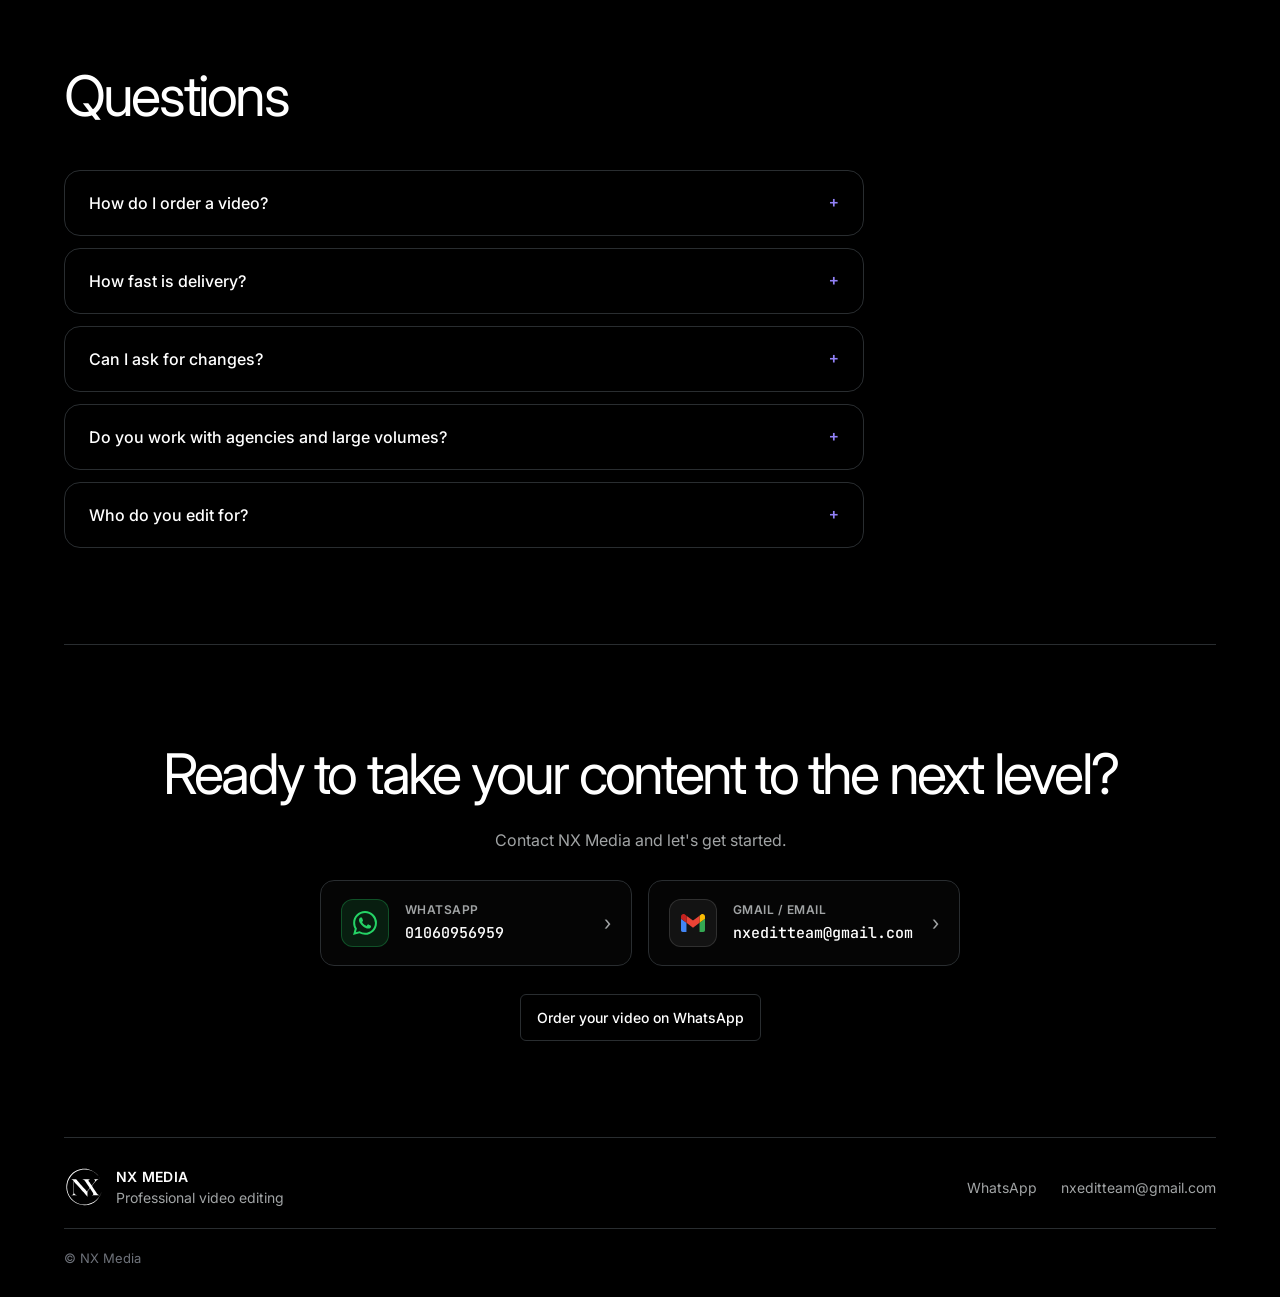
==== commit 20fb04f0: "fix: prevent video cropping in fullscreen and card by using object-fit contain" ====
--- a/NX Media.html
+++ b/NX Media.html
@@ -101,7 +101,8 @@
 .work{display:grid;grid-template-columns:repeat(4,1fr);gap:18px;margin-top:48px}
 .work .frame{aspect-ratio:9/16;border:1px solid var(--hair);border-radius:16px;overflow:hidden;position:relative;background:#000;box-shadow:0 12px 32px -8px rgba(0,0,0,.6);transition:border-color .2s ease,transform .2s ease}
 .work .frame:hover{border-color:rgba(255,255,255,.2);transform:translateY(-3px)}
-.work video{position:absolute;inset:0;width:100%;height:100%;object-fit:cover;border:0;background:#000}
+.work video{position:absolute;inset:0;width:100%;height:100%;object-fit:contain;border:0;background:#000}
+.work video:fullscreen,.work video:-webkit-full-screen{object-fit:contain!important}
 .work-note{color:var(--ash);margin:24px 0 0;font-size:14px;text-align:center}
 .faq{margin-top:40px;display:grid;gap:12px;max-width:800px}
 .faq details{border:1px solid var(--hair);border-radius:16px;padding:20px 24px}
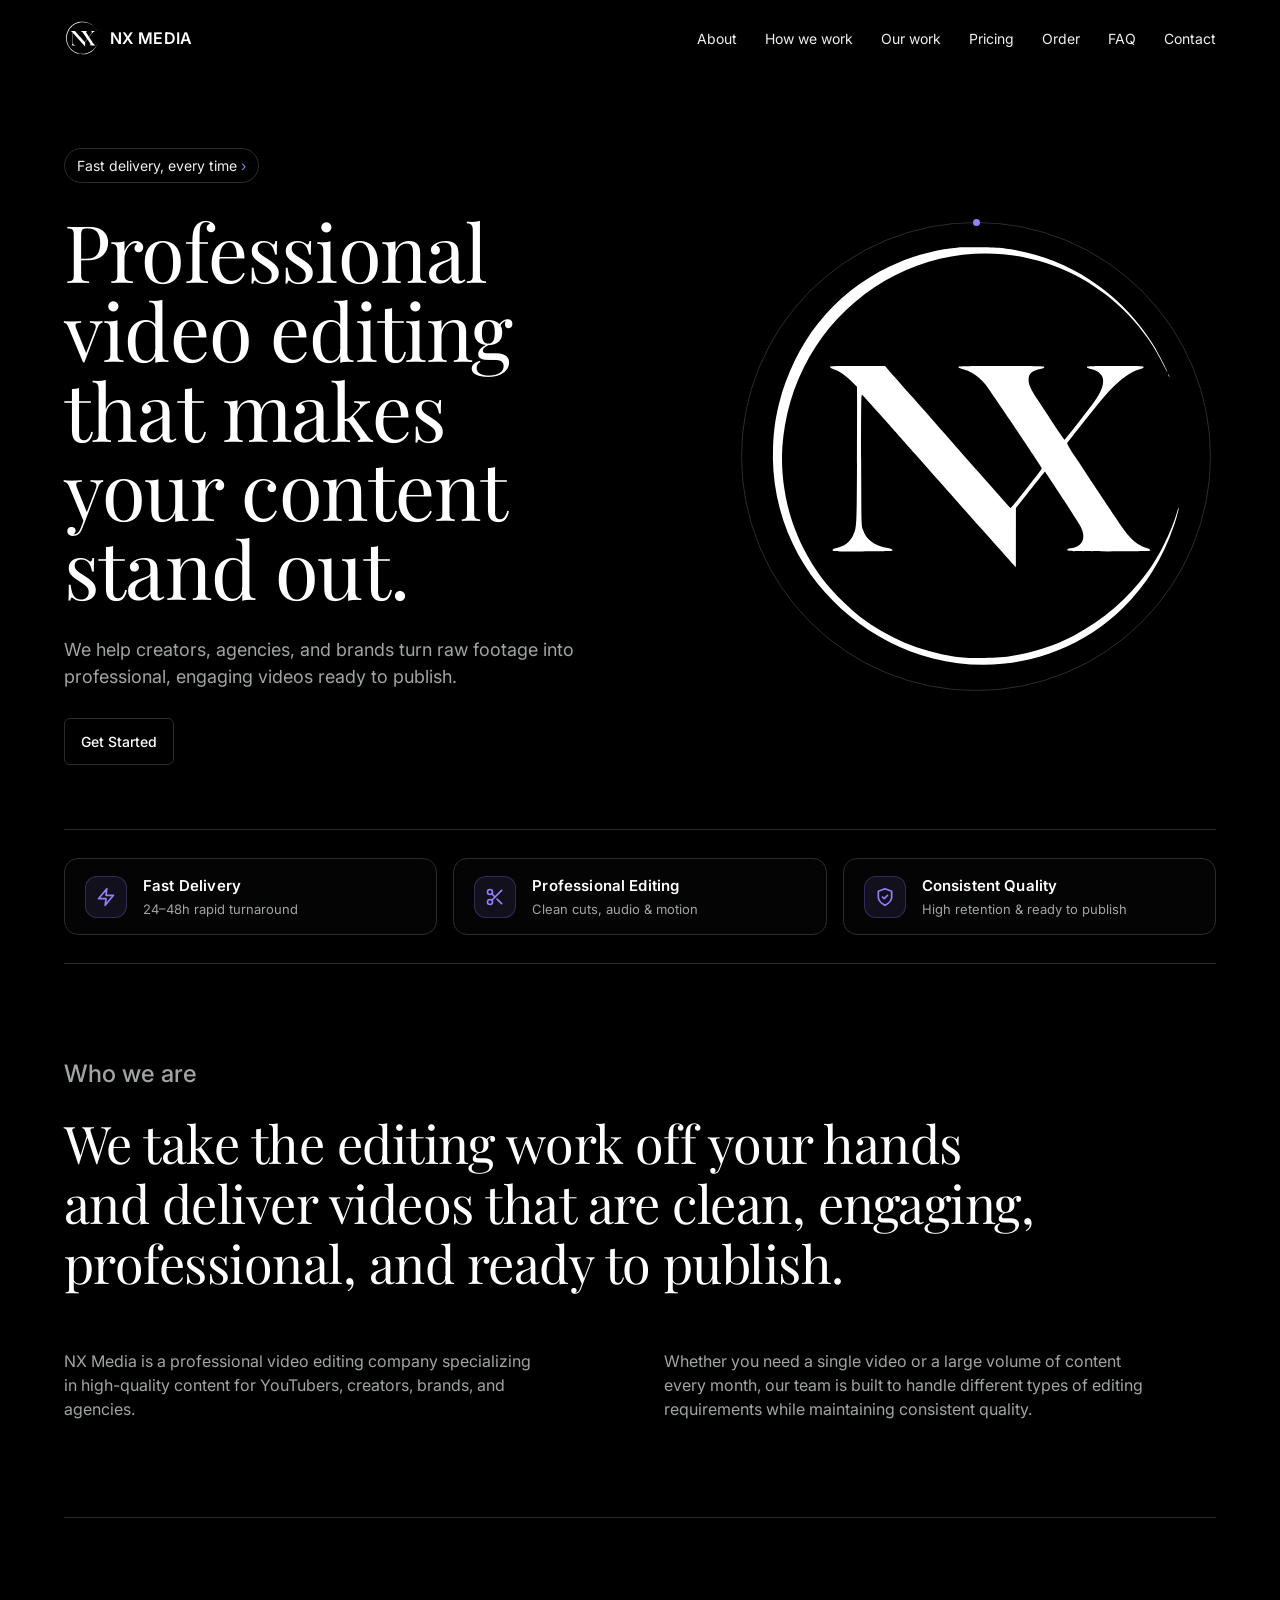
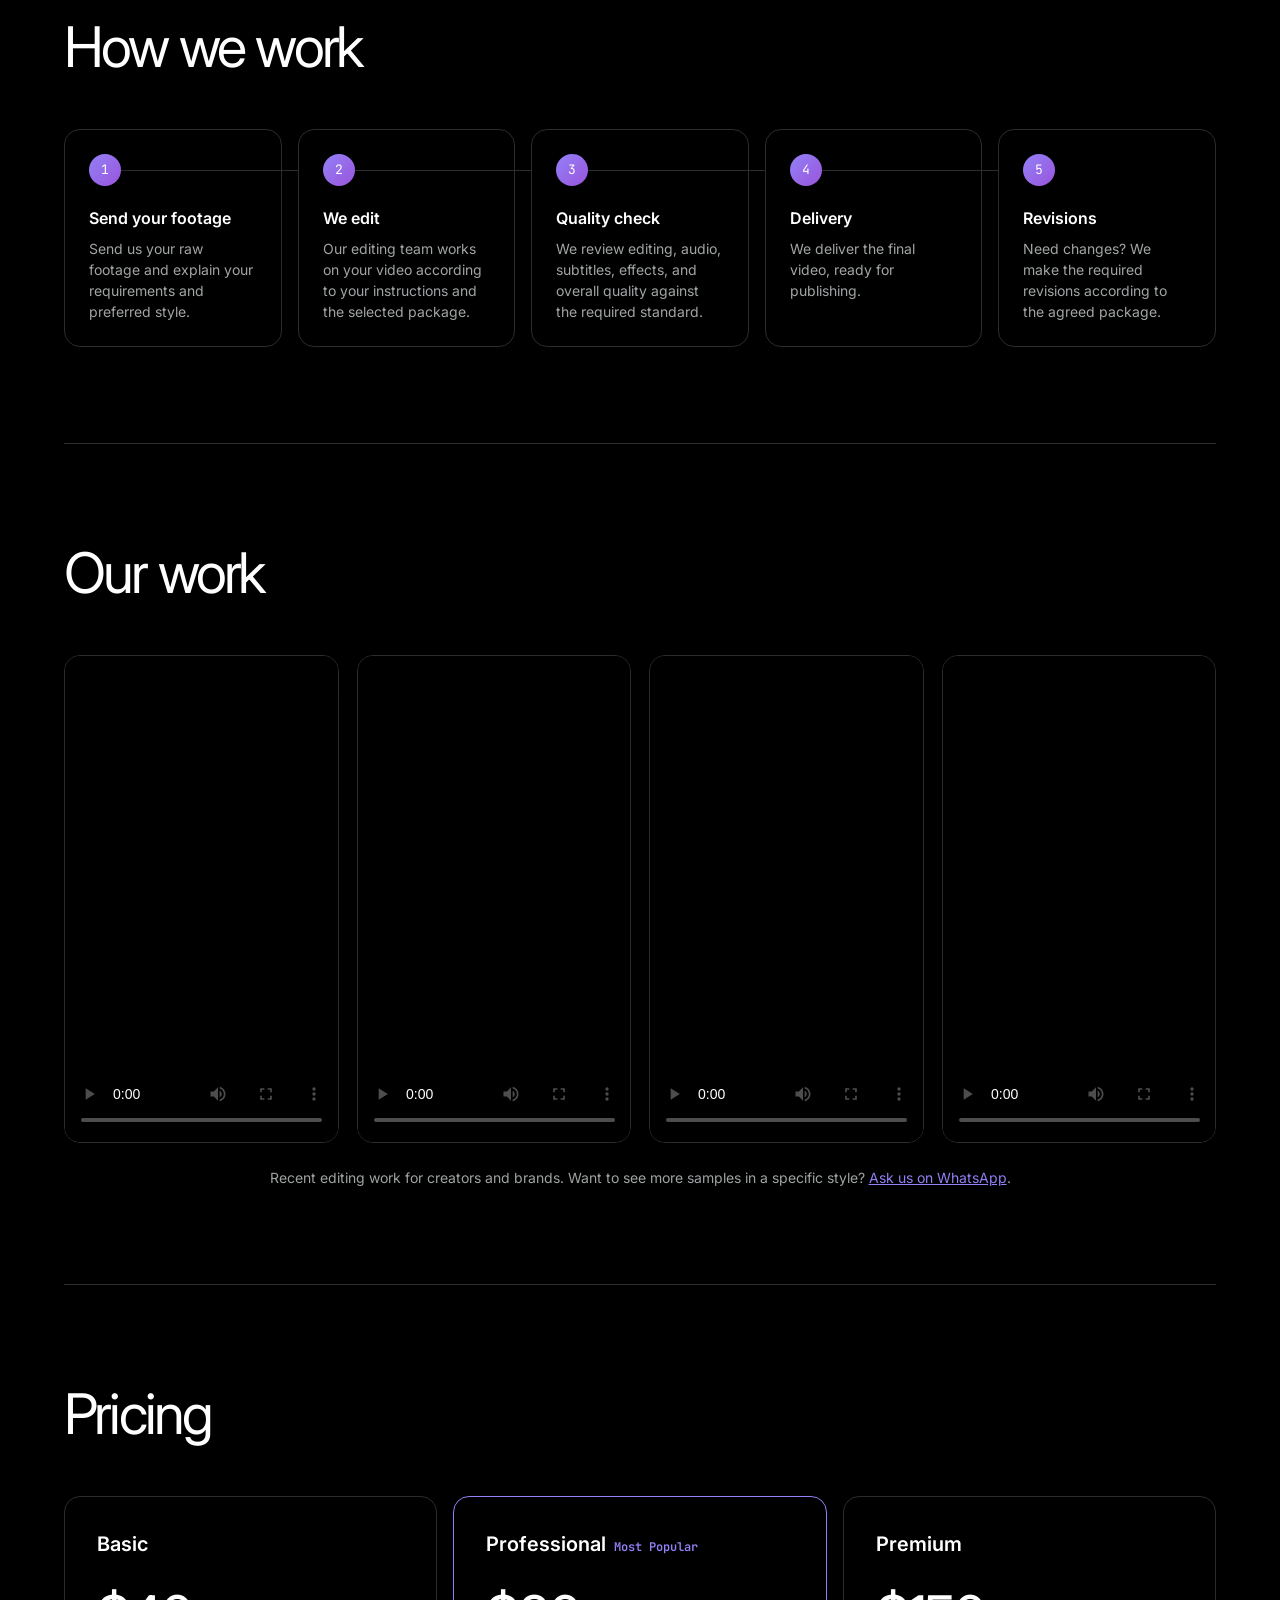
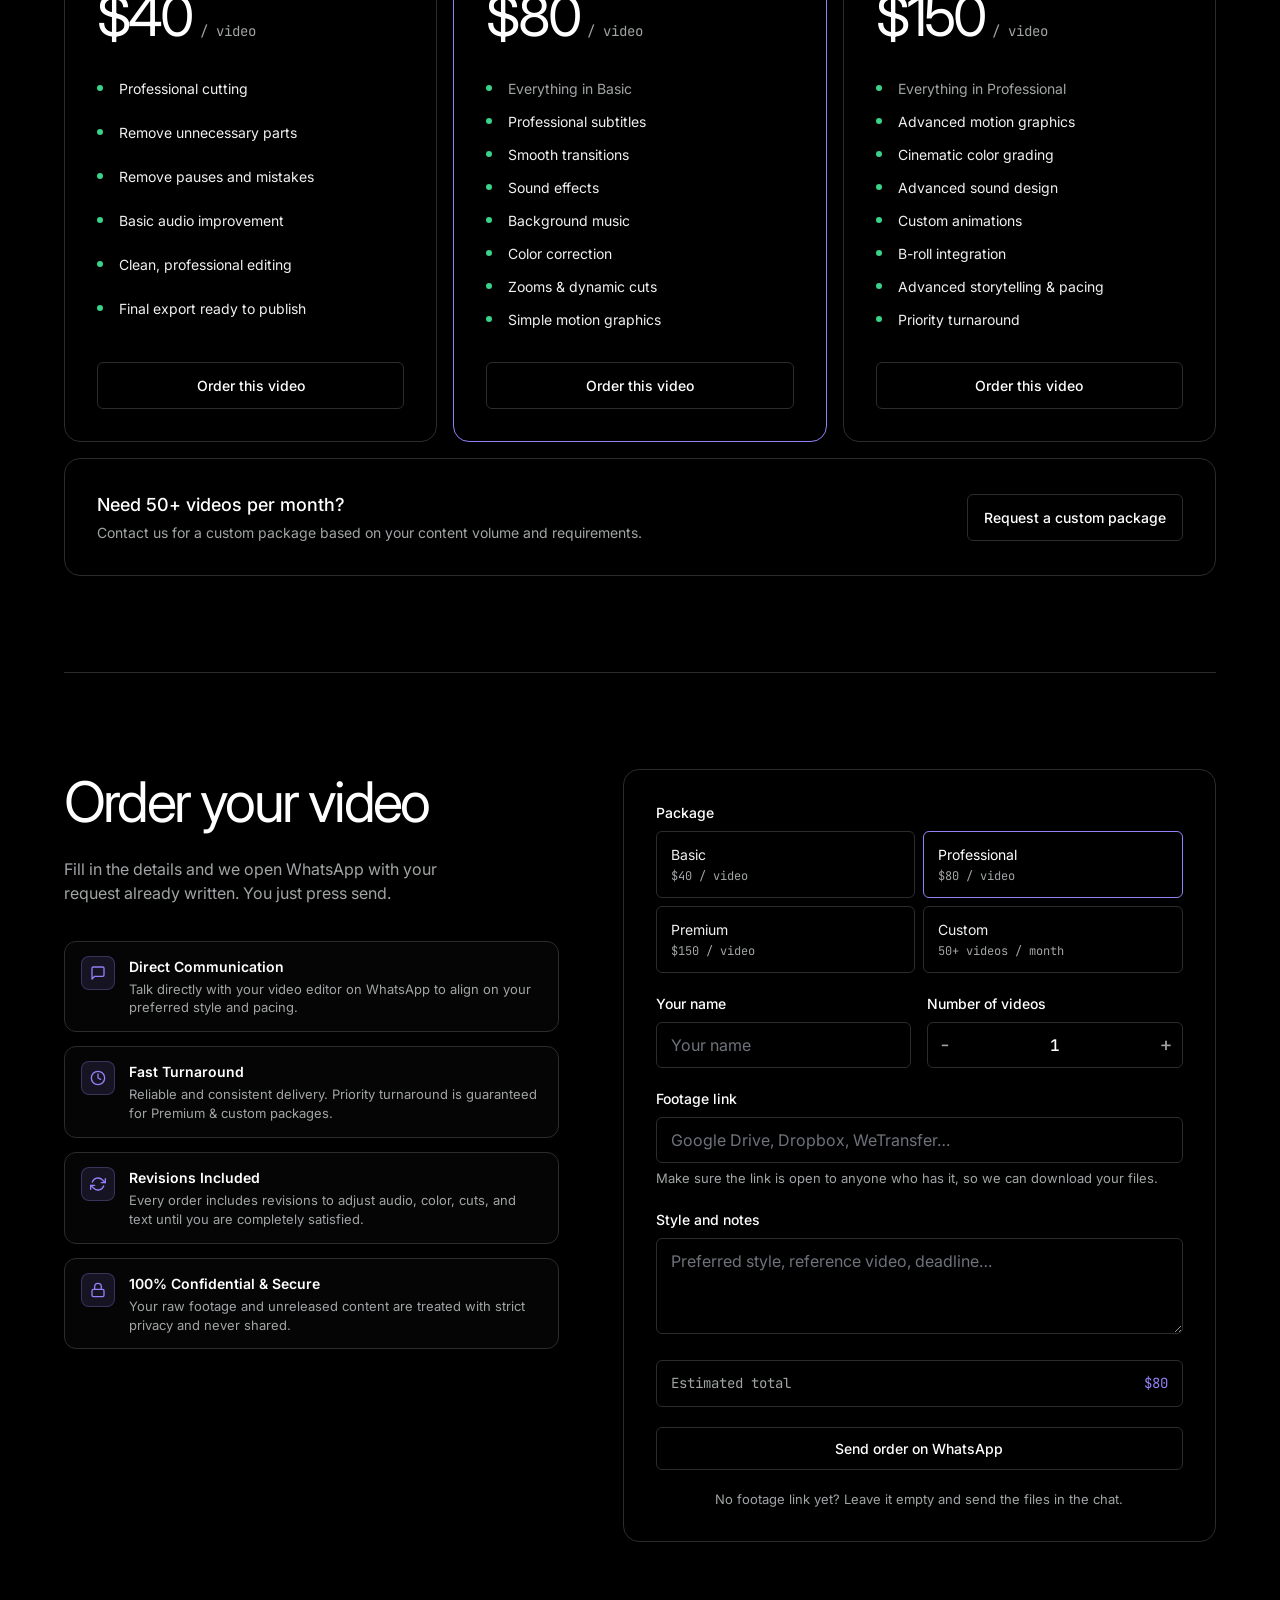
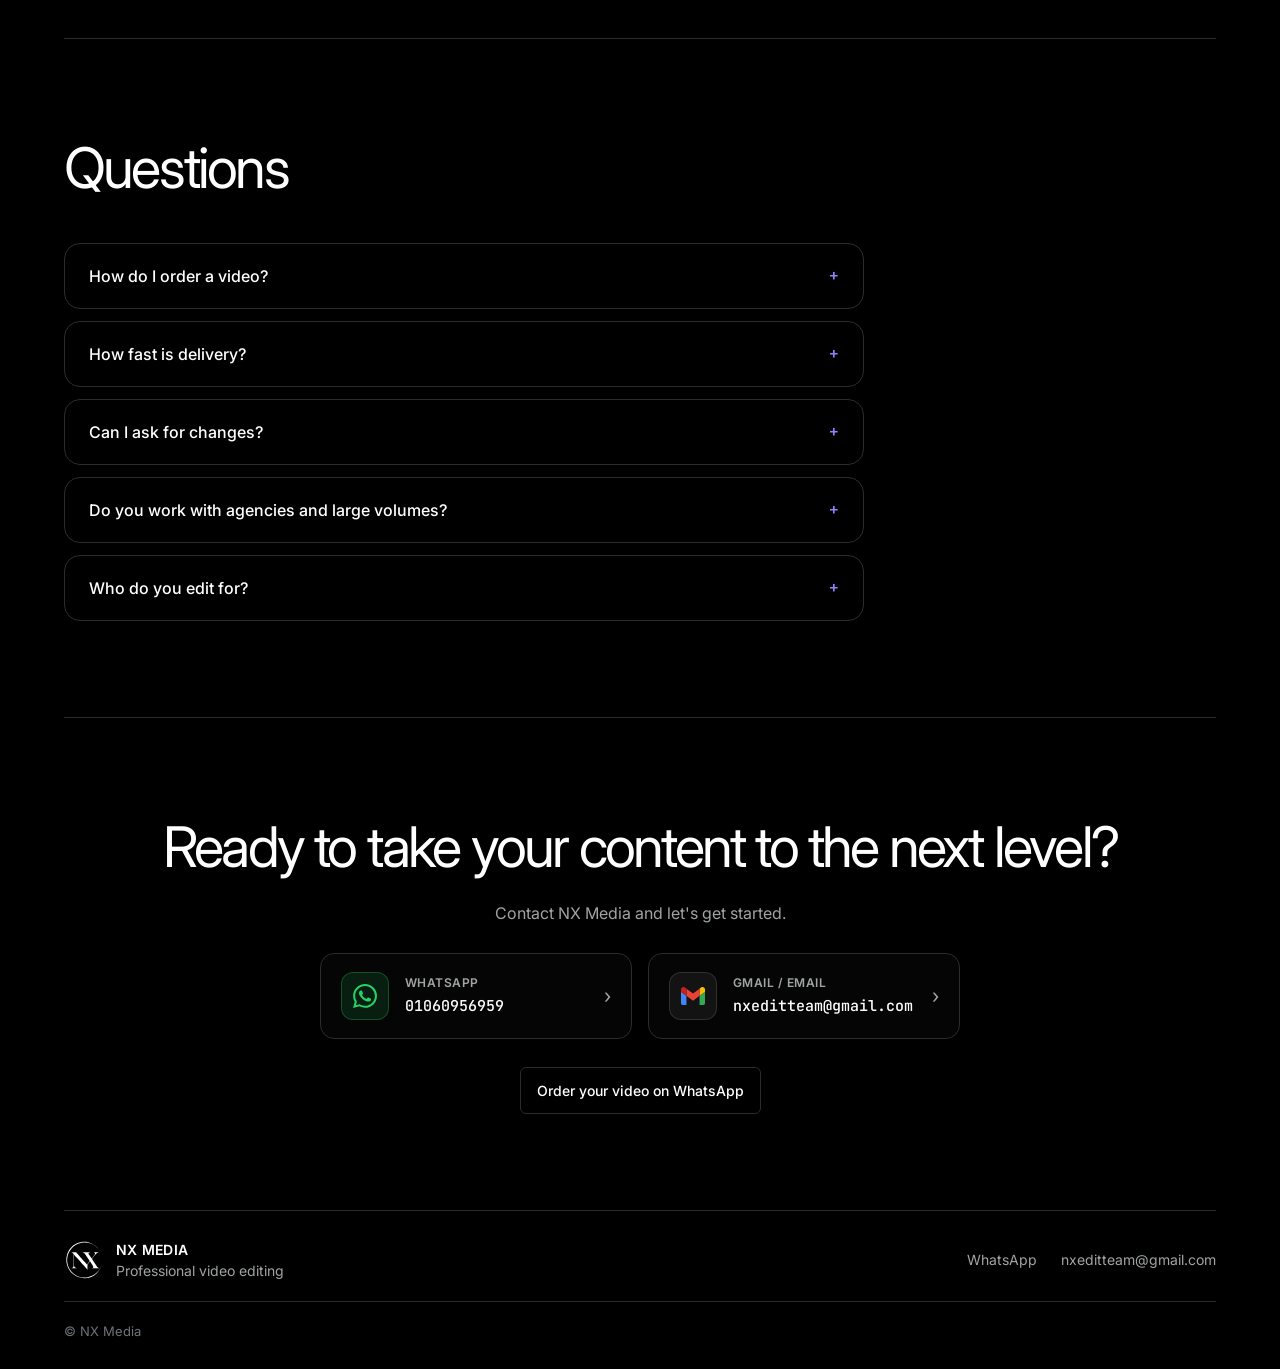
==== commit 926ff8b9: "style: redesign trust bar into modern glass cards with icons" ====
--- a/NX Media.html
+++ b/NX Media.html
@@ -41,7 +41,7 @@
 @keyframes reveal{from{opacity:0;transform:scale(.9) rotateY(-40deg)}to{opacity:1;transform:none}}
 @keyframes sway{from{transform:rotateY(-14deg)}to{transform:rotateY(14deg)}}
 .nav-logo{display:flex;align-items:center;gap:10px}
-.nav-logo img{width:36px;height:36px}
+.nav-logo img{width:36px;height:36px;display:block}
 .cols{display:grid;grid-template-columns:1fr 1.2fr;gap:64px}
 .cols p{color:var(--ash);margin:0 0 16px;max-width:560px}
 .cols h3{font-size:24px;font-weight:500;color:var(--white);margin:0 0 16px}
@@ -70,7 +70,7 @@
 .contact-card{display:flex;align-items:center;gap:16px;padding:18px 20px;border:1px solid var(--hair);border-radius:14px;background:rgba(255,255,255,.02);transition:all .2s cubic-bezier(.16,1,.3,1);text-decoration:none}
 .contact-card:hover{transform:translateY(-2px);background:rgba(255,255,255,.05)}
 .contact-card.whatsapp:hover{border-color:rgba(37,211,102,.5);box-shadow:0 8px 24px -6px rgba(37,211,102,.25)}
-.contact-card.email:hover{border-color:rgba(146,129,247,.55);box-shadow:0 8px 24px -6px rgba(146,129,247,.25)}
+.contact-card.email:hover{border-color:rgba(66,133,244,.55);box-shadow:0 8px 24px -6px rgba(66,133,244,.25)}
 .c-icon{width:48px;height:48px;border-radius:12px;display:grid;place-items:center;flex-shrink:0;transition:transform .2s ease}
 .contact-card:hover .c-icon{transform:scale(1.08)}
 .wa-icon{background:rgba(37,211,102,.12);border:1px solid rgba(37,211,102,.28);color:#25d366}
@@ -176,10 +176,15 @@
 .faq summary:active{opacity:.7}
 nav .links a:active{color:var(--white)}
 .hero{padding-bottom:64px}
-.trust{display:grid;grid-template-columns:repeat(3,1fr);border-block:1px solid var(--hair)}
-.trust span{padding:20px 12px;text-align:center;font-size:14px;font-weight:500;color:var(--bone)}
-.trust span+span{border-left:1px solid var(--hair)}
-@media(max-width:520px){.trust span{font-size:13px;padding:16px 8px}}
+.trust{display:grid;grid-template-columns:repeat(3,1fr);gap:16px;padding:28px 0;border-block:1px solid var(--hair)}
+.trust-card{display:flex;align-items:center;gap:16px;padding:16px 20px;border:1px solid var(--hair);border-radius:14px;background:rgba(255,255,255,.015);transition:all .2s cubic-bezier(.16,1,.3,1)}
+.trust-card:hover{transform:translateY(-2px);background:rgba(255,255,255,.04);border-color:rgba(146,129,247,.35);box-shadow:0 8px 24px -8px rgba(146,129,247,.2)}
+.t-icon{width:42px;height:42px;border-radius:12px;background:rgba(146,129,247,.1);border:1px solid rgba(146,129,247,.25);color:var(--violet);display:grid;place-items:center;flex-shrink:0;transition:transform .2s ease}
+.trust-card:hover .t-icon{transform:scale(1.08);background:rgba(146,129,247,.18)}
+.t-text{display:flex;flex-direction:column;gap:3px;min-width:0}
+.t-text h4{margin:0;font-size:15px;font-weight:600;color:var(--white);letter-spacing:.01em}
+.t-text p{margin:0;font-size:13px;color:var(--ash);line-height:1.4}
+@media(max-width:900px){.trust{grid-template-columns:1fr;gap:12px}}
 .about-h{font-size:24px;letter-spacing:0;font-weight:500;color:var(--ash)}
 .statement{font-family:var(--serif);font-size:clamp(28px,4.6vw,52px);line-height:1.15;letter-spacing:-.01em;color:var(--white);max-width:22em;margin:24px 0 56px;text-wrap:balance;font-weight:400}
 .about-cols{display:grid;grid-template-columns:1fr 1fr;gap:48px}
@@ -191,7 +196,7 @@
 .f input.bad,.f textarea.bad{border-color:#ff9592}
 .ft{align-items:center}
 .ft-brand{display:flex;align-items:center;gap:12px}
-.ft-brand img{width:40px;height:40px}
+.ft-brand img{width:40px;height:40px;display:block;flex-shrink:0}
 .ft-brand b{display:block;color:var(--white);font-weight:600;letter-spacing:.02em}
 .ft-brand span{font-size:14px;color:var(--ash)}
 .ft-links{display:flex;gap:24px;flex-wrap:wrap}
@@ -233,7 +238,35 @@
   </div>
   <div class="logo-stage"><div class="ring"></div><img src="assets/logo.svg" alt="NX Media logo" width="520" height="520"></div>
 </header>
-<div class="trust"><span>Fast Delivery</span><span>Professional Editing</span><span>Consistent Quality</span></div>
+<div class="trust">
+  <div class="trust-card">
+    <div class="t-icon">
+      <svg width="20" height="20" viewBox="0 0 24 24" fill="none" stroke="currentColor" stroke-width="2" stroke-linecap="round" stroke-linejoin="round"><polygon points="13 2 3 14 12 14 11 22 21 10 12 10 13 2"/></svg>
+    </div>
+    <div class="t-text">
+      <h4>Fast Delivery</h4>
+      <p>24–48h rapid turnaround</p>
+    </div>
+  </div>
+  <div class="trust-card">
+    <div class="t-icon">
+      <svg width="20" height="20" viewBox="0 0 24 24" fill="none" stroke="currentColor" stroke-width="2" stroke-linecap="round" stroke-linejoin="round"><circle cx="6" cy="6" r="3"/><circle cx="6" cy="18" r="3"/><line x1="20" y1="4" x2="8.12" y2="15.88"/><line x1="14.47" y1="14.48" x2="20" y2="20"/><line x1="8.12" y1="8.12" x2="12" y2="12"/></svg>
+    </div>
+    <div class="t-text">
+      <h4>Professional Editing</h4>
+      <p>Clean cuts, audio &amp; motion</p>
+    </div>
+  </div>
+  <div class="trust-card">
+    <div class="t-icon">
+      <svg width="20" height="20" viewBox="0 0 24 24" fill="none" stroke="currentColor" stroke-width="2" stroke-linecap="round" stroke-linejoin="round"><path d="M12 22s8-4 8-10V5l-8-3-8 3v7c0 6 8 10 8 10z"/><polyline points="9 12 11 14 15 10"/></svg>
+    </div>
+    <div class="t-text">
+      <h4>Consistent Quality</h4>
+      <p>High retention &amp; ready to publish</p>
+    </div>
+  </div>
+</div>
 
 <section id="about">
   <h2 class="about-h">Who we are</h2>
@@ -264,7 +297,7 @@
       </video>
     </div>
     <div class="frame">
-      <video controls playsinline preload="metadata" poster="https://res.cloudinary.com/gymlba2m/video/upload/v1790857449/WhatsApp_Video_2026-10-01_at_1.38.45_PM_2.jpg">
+      <video controls playsinline preload="metadata" poster="https://res.cloudinary.com/gymlba2m/video/upload/so_2/v1790857449/WhatsApp_Video_2026-10-01_at_1.38.45_PM_2.jpg">
         <source src="https://res.cloudinary.com/gymlba2m/video/upload/v1790857449/WhatsApp_Video_2026-10-01_at_1.38.45_PM_2.mp4" type="video/mp4">
       </video>
     </div>
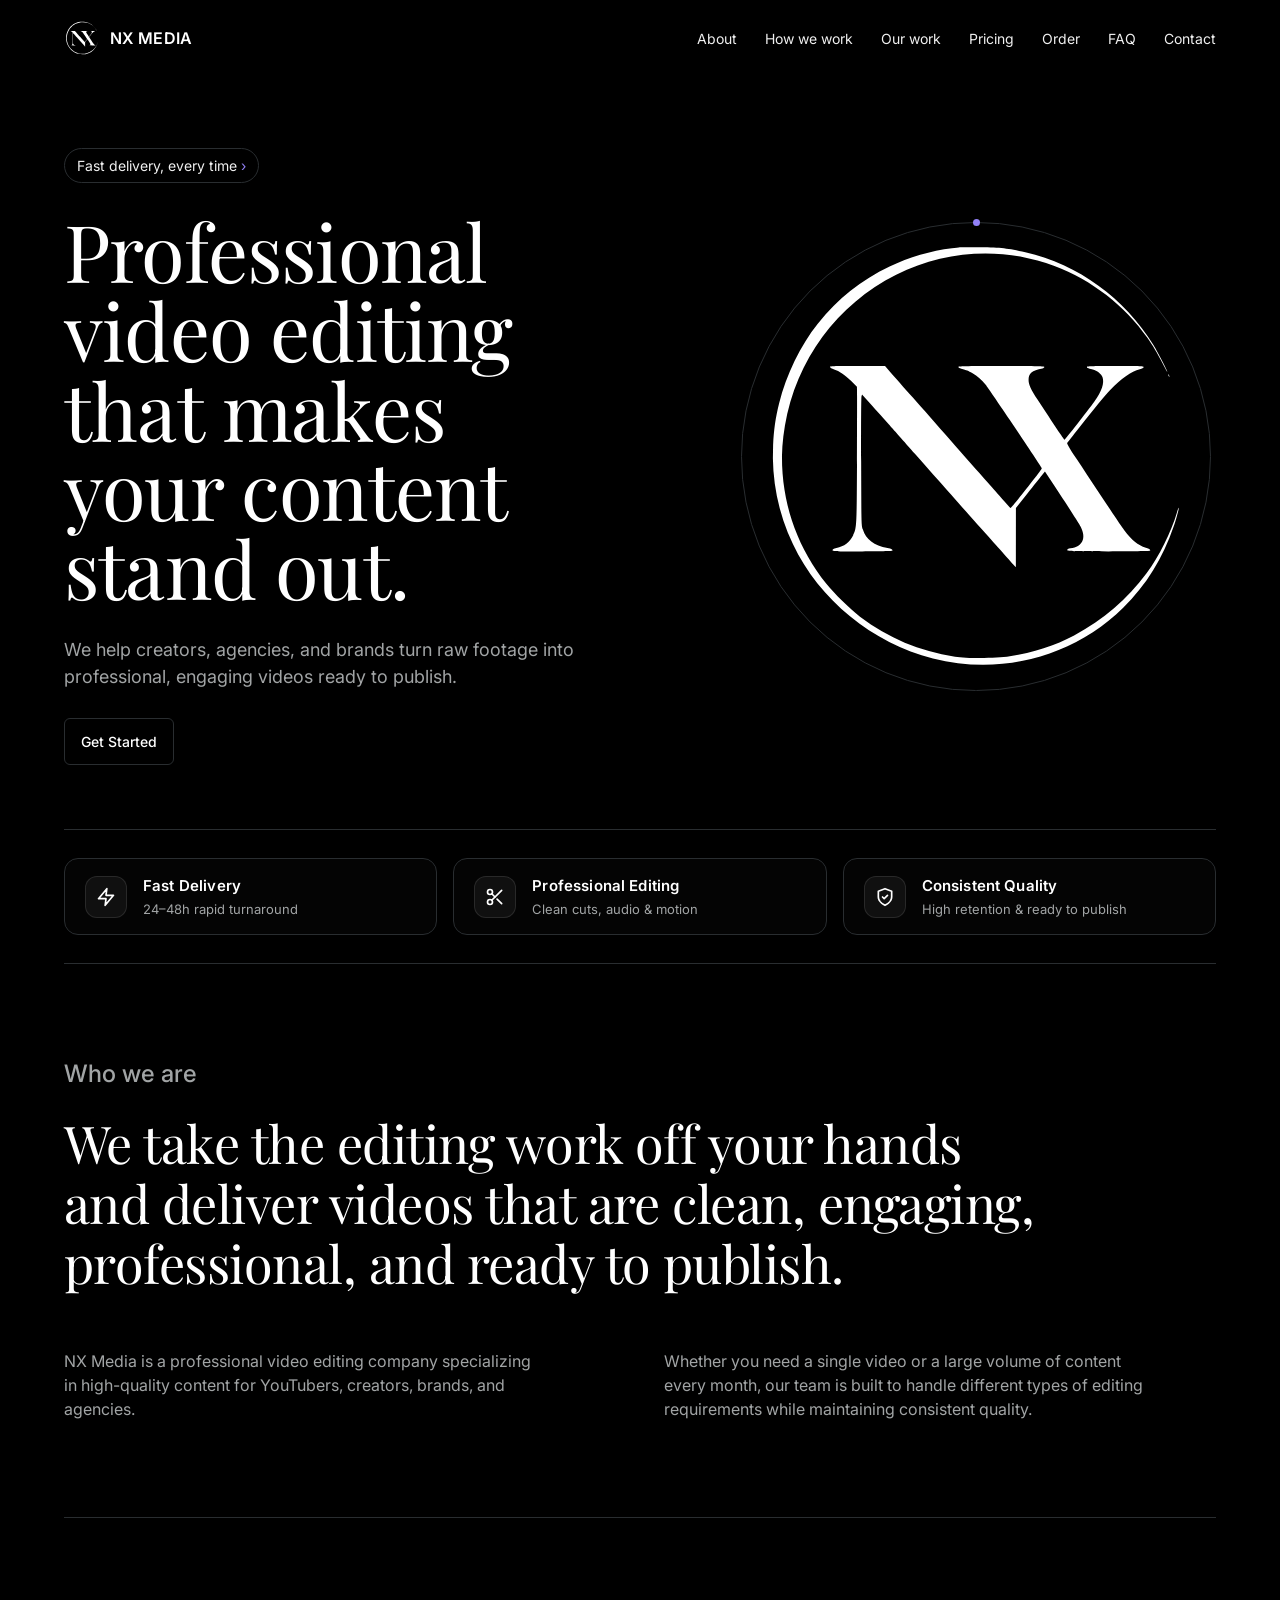
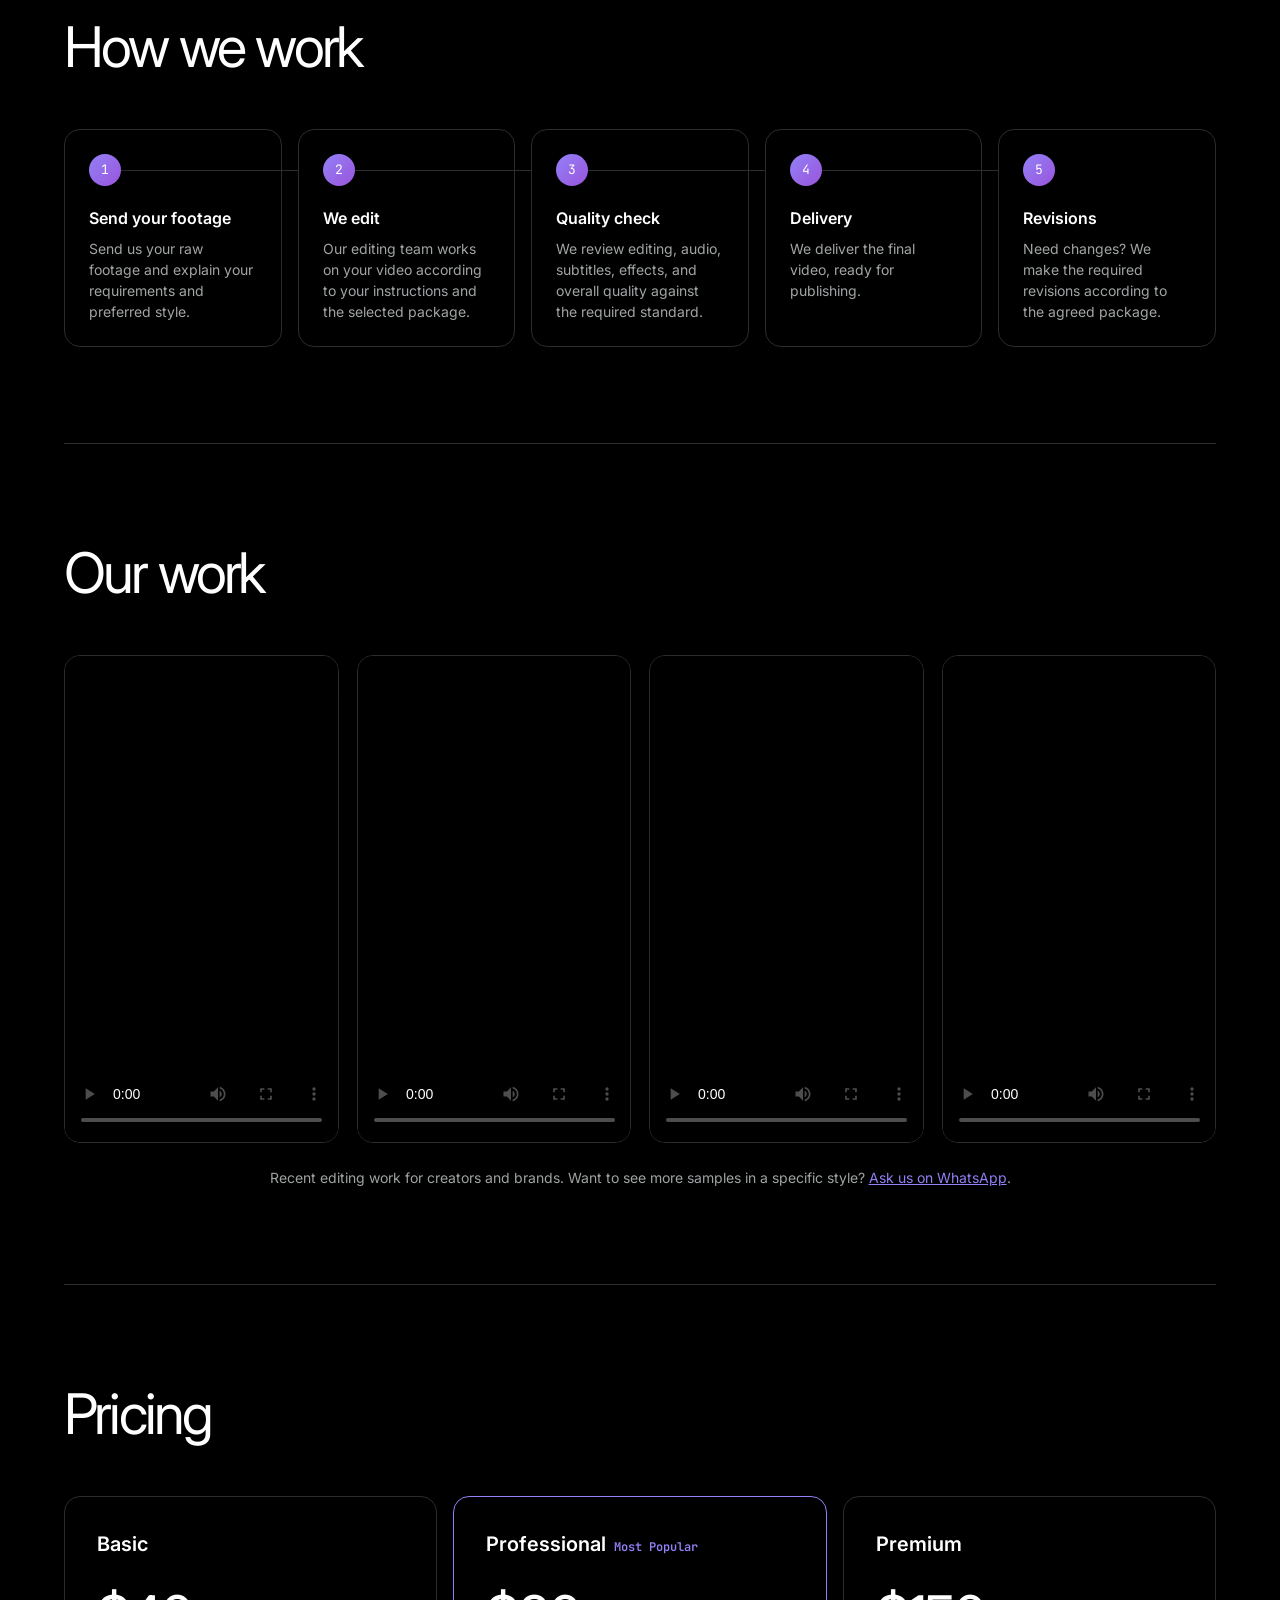
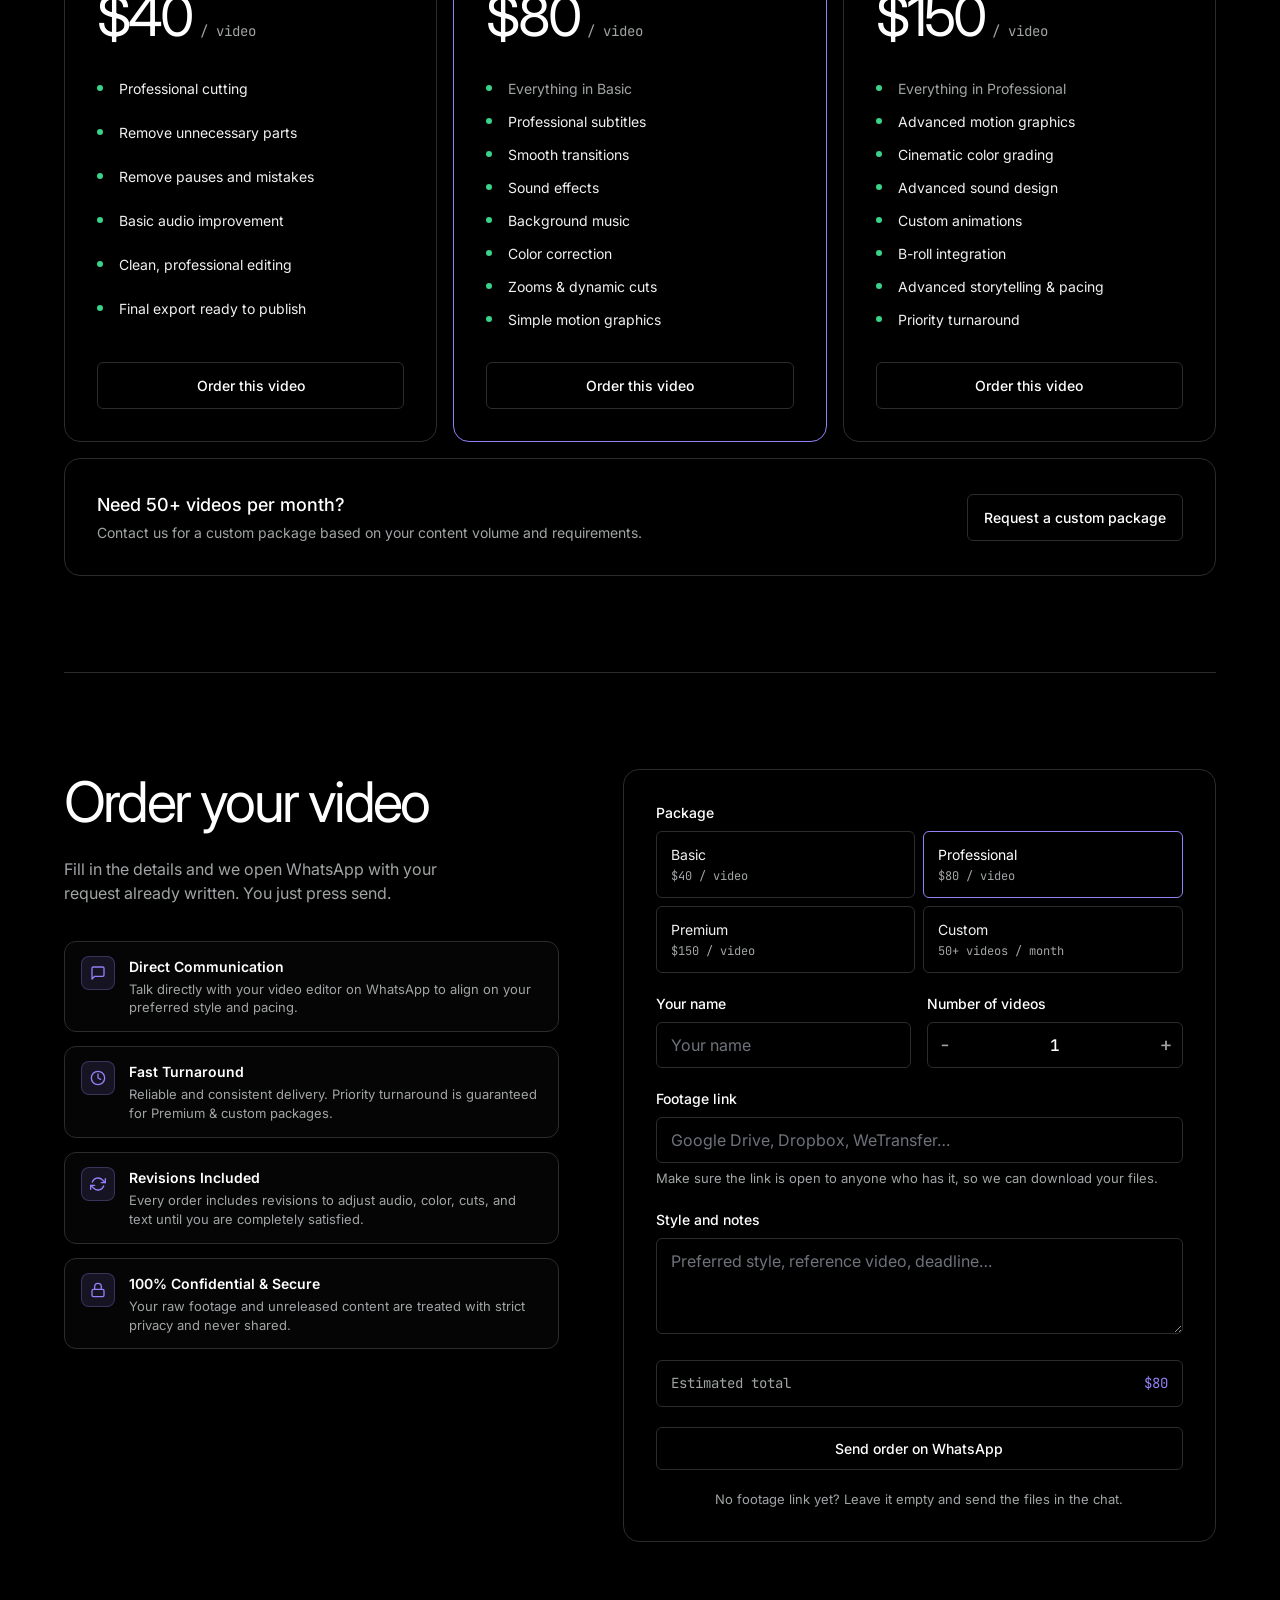
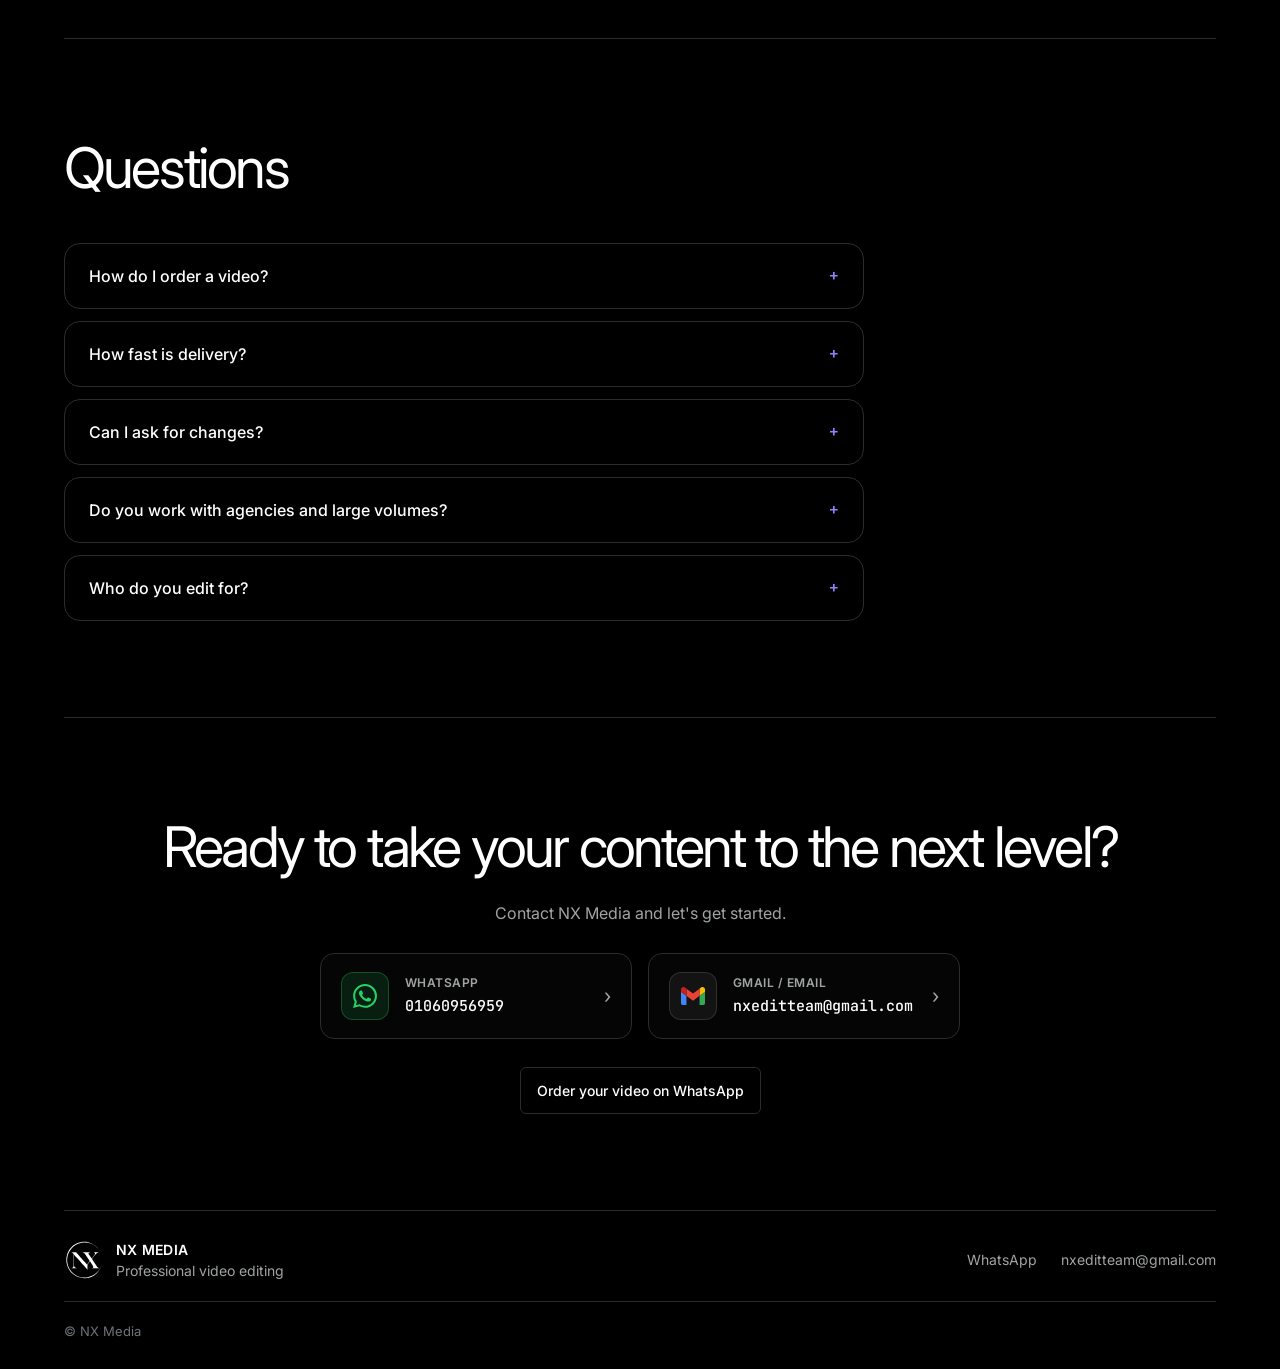
==== commit 3dd5c052: "style: update trust cards to clean monochrome palette matching website design" ====
--- a/NX Media.html
+++ b/NX Media.html
@@ -178,9 +178,9 @@
 .hero{padding-bottom:64px}
 .trust{display:grid;grid-template-columns:repeat(3,1fr);gap:16px;padding:28px 0;border-block:1px solid var(--hair)}
 .trust-card{display:flex;align-items:center;gap:16px;padding:16px 20px;border:1px solid var(--hair);border-radius:14px;background:rgba(255,255,255,.015);transition:all .2s cubic-bezier(.16,1,.3,1)}
-.trust-card:hover{transform:translateY(-2px);background:rgba(255,255,255,.04);border-color:rgba(146,129,247,.35);box-shadow:0 8px 24px -8px rgba(146,129,247,.2)}
-.t-icon{width:42px;height:42px;border-radius:12px;background:rgba(146,129,247,.1);border:1px solid rgba(146,129,247,.25);color:var(--violet);display:grid;place-items:center;flex-shrink:0;transition:transform .2s ease}
-.trust-card:hover .t-icon{transform:scale(1.08);background:rgba(146,129,247,.18)}
+.trust-card:hover{transform:translateY(-2px);background:rgba(255,255,255,.04);border-color:rgba(255,255,255,.2);box-shadow:0 10px 28px -6px rgba(0,0,0,.7)}
+.t-icon{width:42px;height:42px;border-radius:12px;background:rgba(255,255,255,.05);border:1px solid rgba(255,255,255,.1);color:var(--white);display:grid;place-items:center;flex-shrink:0;transition:transform .2s ease,border-color .2s ease,background .2s ease}
+.trust-card:hover .t-icon{transform:scale(1.08);background:rgba(255,255,255,.09);border-color:rgba(255,255,255,.25)}
 .t-text{display:flex;flex-direction:column;gap:3px;min-width:0}
 .t-text h4{margin:0;font-size:15px;font-weight:600;color:var(--white);letter-spacing:.01em}
 .t-text p{margin:0;font-size:13px;color:var(--ash);line-height:1.4}
